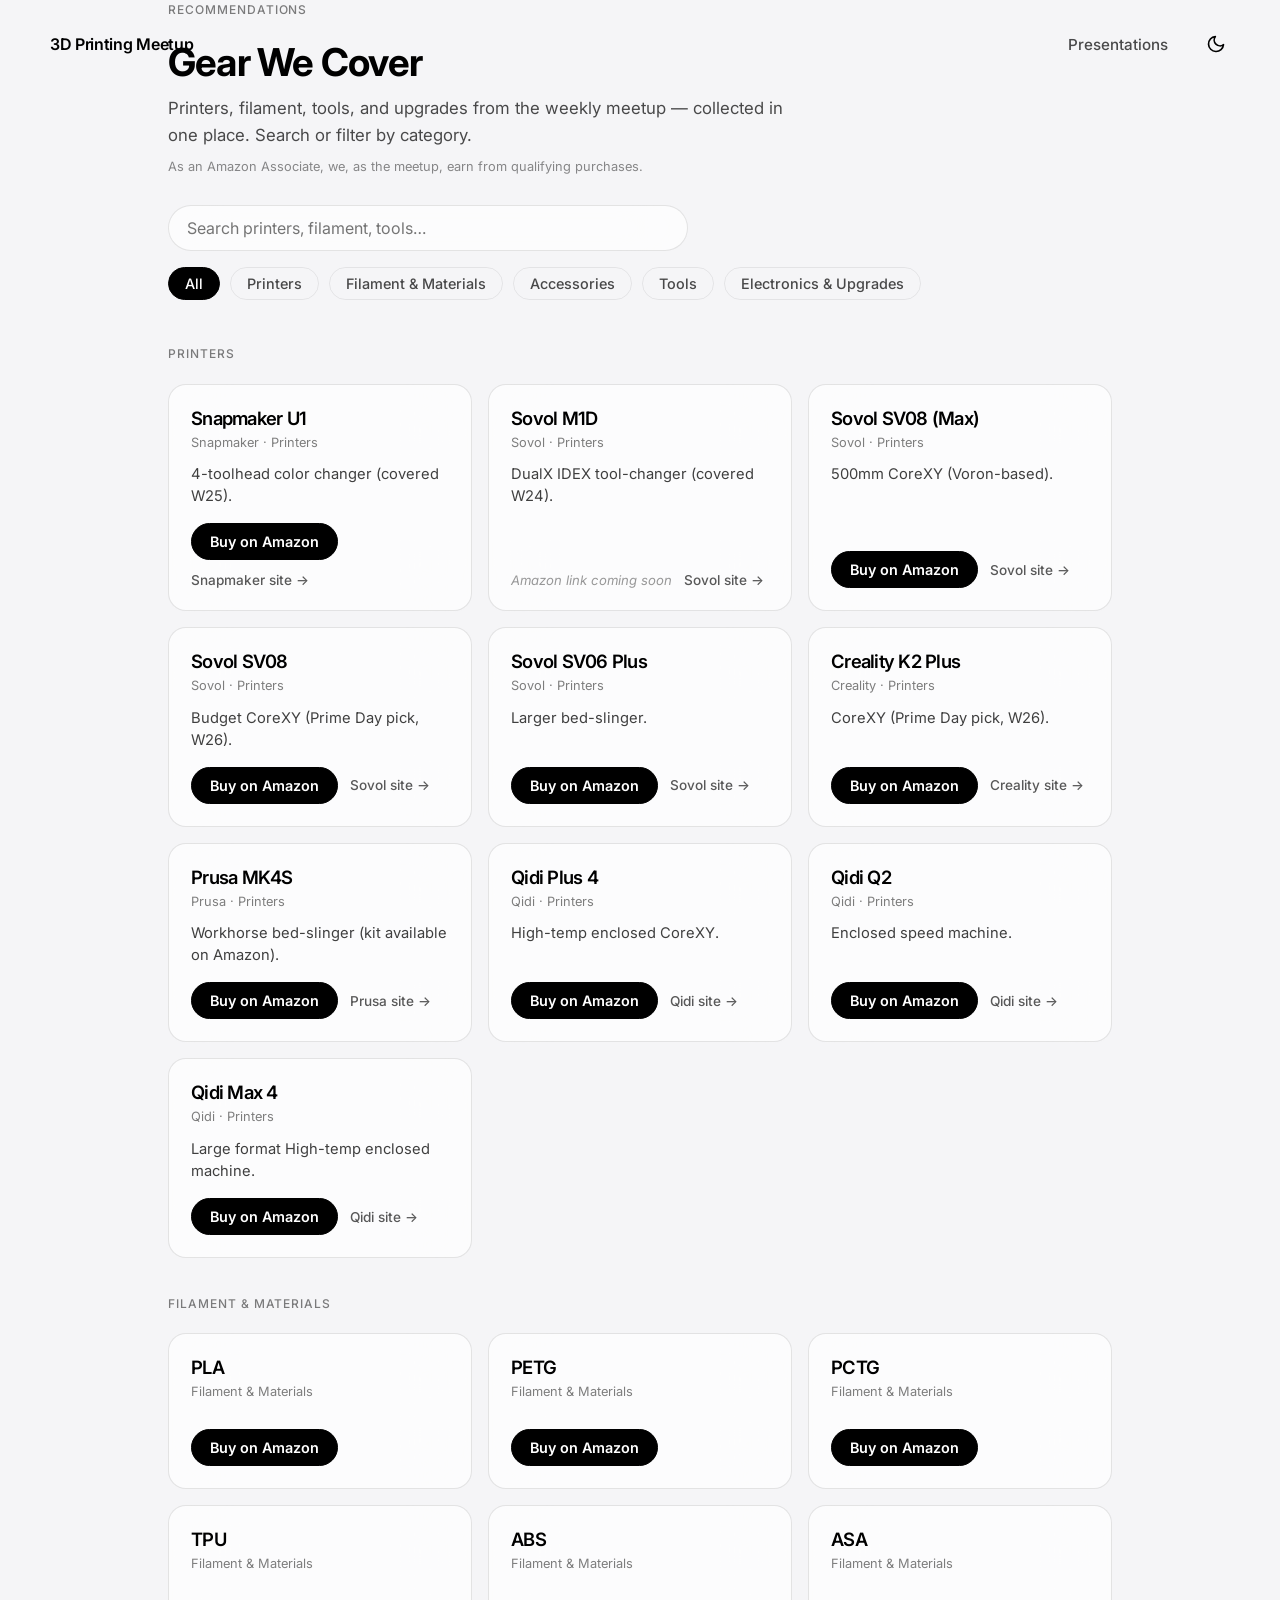
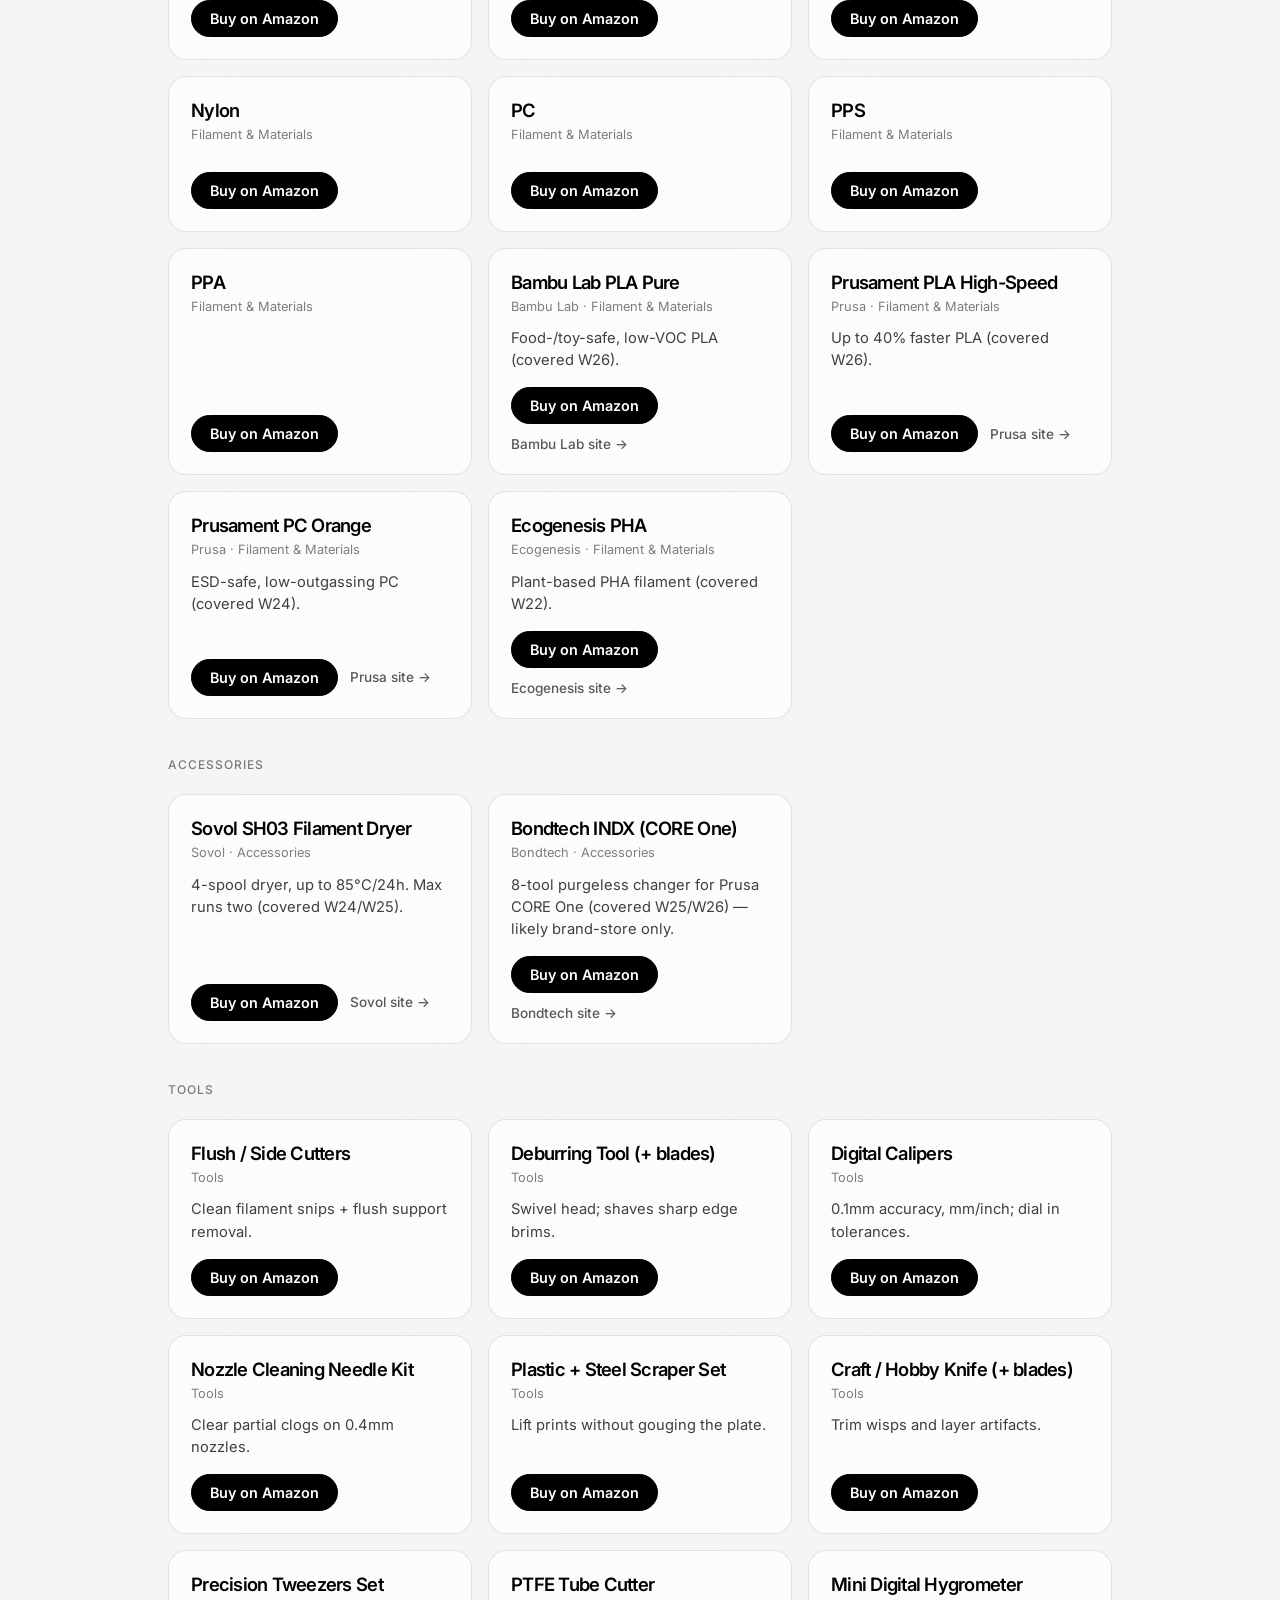
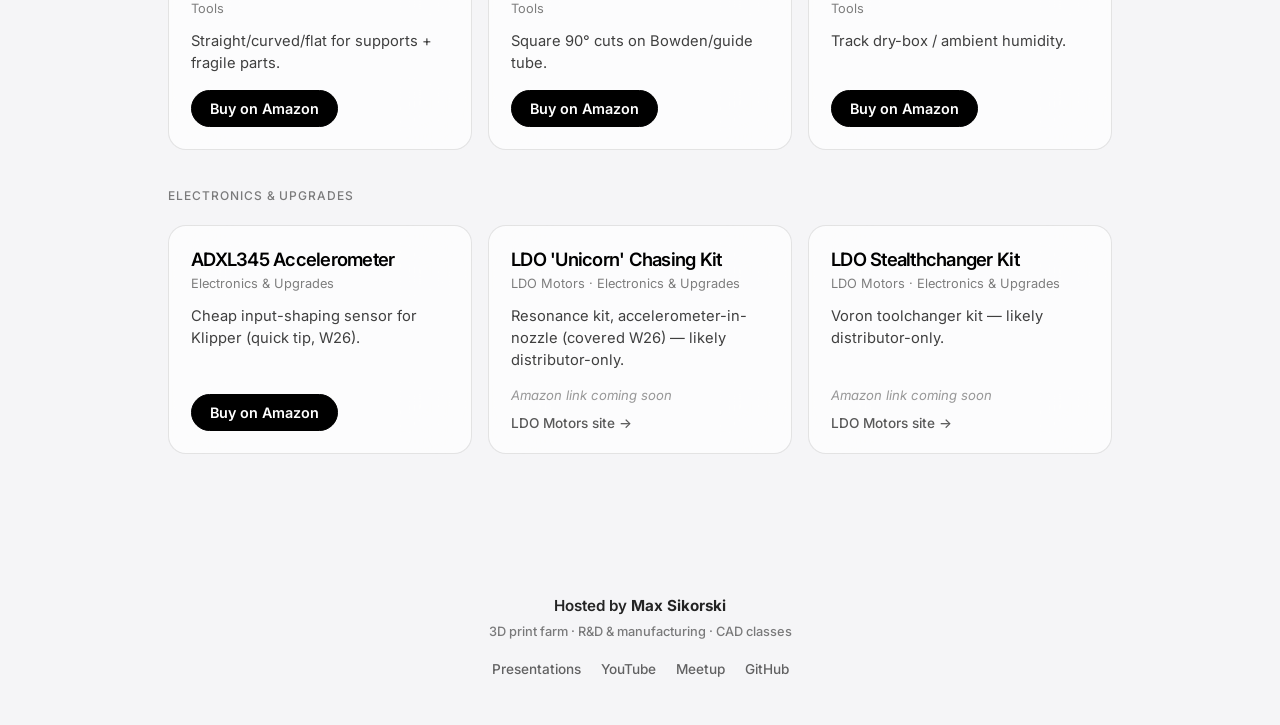
==== recommendations.html @ e033101c "Add files via upload" ====
<!DOCTYPE html>
<html lang="en">
<head>
    <meta charset="UTF-8">
    <meta name="viewport" content="width=device-width, initial-scale=1.0, viewport-fit=cover">
    <title>Recommendations — 3D Printing Weekly</title>
    <meta name="description" content="Printers, filament, tools, and upgrades we cover at the weekly 3D printing meetup — in one searchable list.">
    <meta name="theme-color" content="#000000">
    <meta name="apple-mobile-web-app-capable" content="yes">
    <meta name="apple-mobile-web-app-status-bar-style" content="black-translucent">
    <link rel="icon" type="image/png" sizes="32x32" href="favicon-32.png">
    <link rel="icon" type="image/png" sizes="192x192" href="favicon-192.png">
    <link rel="apple-touch-icon" sizes="180x180" href="apple-touch-icon.png">
    <link href="https://fonts.googleapis.com/css2?family=Inter:wght@300;400;500;600;700&display=swap" rel="stylesheet">
    <link rel="stylesheet" href="styles.css">
</head>
<body data-theme="dark">

    <!-- Navigation -->
    <nav class="header-nav">
        <a href="index.html" class="logo">3D Printing Meetup</a>
        <div class="nav-right">
            <a href="index.html" class="nav-link">Presentations</a>
            <button id="theme-toggle" class="theme-toggle" aria-label="Toggle Theme">
                <svg id="theme-icon" width="20" height="20" viewBox="0 0 24 24" fill="none" stroke="currentColor"
                    stroke-width="2" stroke-linecap="round" stroke-linejoin="round">
                    <path class="sun-path"
                        d="M12 3v1m0 16v1m9-9h-1M4 12H3m15.364 6.364l-.707-.707M6.343 6.343l-.707-.707m12.728 0l-.707.707M6.343 17.657l-.707.707M16 12a4 4 0 11-8 0 4 4 0 018 0z">
                    </path>
                </svg>
            </button>
        </div>
    </nav>

    <!-- Intro + controls -->
    <div class="content-section rec-intro">
        <p class="section-label">Recommendations</p>
        <h1 class="rec-title">Gear We Cover</h1>
        <p class="rec-subtitle">Printers, filament, tools, and upgrades from the weekly meetup — collected in one place. Search or filter by category.</p>
        <p class="rec-disclosure" id="rec-disclosure"></p>
        <div class="rec-controls">
            <input id="rec-search" class="rec-search" type="search" placeholder="Search printers, filament, tools…" aria-label="Search recommendations">
            <div class="rec-chips" id="rec-chips"></div>
        </div>
    </div>

    <!-- Results -->
    <div class="content-section rec-results" id="rec-results"></div>

    <!-- Footer / About the host -->
    <footer class="footer">
        <p class="footer-host">Hosted by <strong>Max Sikorski</strong></p>
        <p class="footer-tagline">3D print farm · R&amp;D &amp; manufacturing · CAD classes</p>
        <nav class="footer-links">
            <a href="index.html">Presentations</a>
            <a href="https://www.youtube.com/@maxwellsikorski4926" target="_blank" rel="noopener noreferrer">YouTube</a>
            <a href="https://www.meetup.com/3d-printing-club/" target="_blank" rel="noopener noreferrer">Meetup</a>
            <a href="https://github.com/MaxSikorski" target="_blank" rel="noopener noreferrer">GitHub</a>
        </nav>
    </footer>

    <script src="https://cdnjs.cloudflare.com/ajax/libs/gsap/3.12.5/gsap.min.js"></script>
    <script src="script.js"></script>
    <script src="recommendations.js"></script>
    <script>
        (function () {
            'use strict';
            const CATS = ["Printers", "Filament & Materials", "Accessories", "Tools", "Electronics & Upgrades"];
            const products = Array.isArray(window.PRODUCTS) ? window.PRODUCTS : [];
            const results = document.getElementById('rec-results');
            const search = document.getElementById('rec-search');
            const chipsEl = document.getElementById('rec-chips');
            document.getElementById('rec-disclosure').textContent = window.AFFILIATE_DISCLOSURE || '';

            let activeCat = 'All';
            let query = '';

            // Build filter chips
            ['All', ...CATS].forEach(c => {
                const b = document.createElement('button');
                b.className = 'rec-chip' + (c === 'All' ? ' active' : '');
                b.textContent = c;
                b.dataset.cat = c;
                b.addEventListener('click', () => { activeCat = c; syncChips(); render(); });
                chipsEl.appendChild(b);
            });
            function syncChips() {
                chipsEl.querySelectorAll('.rec-chip').forEach(b => b.classList.toggle('active', b.dataset.cat === activeCat));
            }

            // Deep-link: recommendations.html#Printers preselects that category
            (function () {
                const h = decodeURIComponent((location.hash || '').replace('#', '')).trim().toLowerCase();
                const match = CATS.find(c => c.toLowerCase() === h);
                if (match) { activeCat = match; syncChips(); }
            })();

            function esc(s) {
                return String(s == null ? '' : s).replace(/[&<>"]/g, ch => ({ '&': '&amp;', '<': '&lt;', '>': '&gt;', '"': '&quot;' }[ch]));
            }

            function cardHTML(p) {
                const buy = p.amazonUrl
                    ? `<a class="rec-buy" href="${esc(p.amazonUrl)}" target="_blank" rel="noopener noreferrer sponsored">Buy on Amazon</a>`
                    : `<span class="rec-soon">Amazon link coming soon</span>`;
                const code = p.code ? `<span class="rec-code">Code: ${esc(p.code)}</span>` : '';
                const brand = p.brandUrl ? `<a class="rec-brand" href="${esc(p.brandUrl)}" target="_blank" rel="noopener noreferrer">${esc(p.brand || 'Brand')} site →</a>` : '';
                return `<div class="rec-card">
                    <div class="rec-card-info">
                        <h3 class="rec-card-name">${esc(p.name)}</h3>
                        <p class="rec-card-meta">${esc([p.brand, p.category].filter(Boolean).join(' · '))}</p>
                        ${p.note ? `<p class="rec-card-note">${esc(p.note)}</p>` : ''}
                    </div>
                    <div class="rec-card-actions">${buy}${code}${brand}</div>
                </div>`;
            }

            function render() {
                const q = query.trim().toLowerCase();
                results.innerHTML = '';
                let any = false;
                CATS.forEach(cat => {
                    if (activeCat !== 'All' && activeCat !== cat) return;
                    const items = products.filter(p =>
                        p.category === cat &&
                        (!q || `${p.name} ${p.brand} ${p.note} ${p.category}`.toLowerCase().includes(q))
                    );
                    if (!items.length) return;
                    any = true;
                    const group = document.createElement('div');
                    group.className = 'rec-group';
                    group.innerHTML = `<p class="section-label">${esc(cat)}</p><div class="rec-grid">${items.map(cardHTML).join('')}</div>`;
                    results.appendChild(group);
                });
                if (!any) {
                    results.innerHTML = `<p class="rec-empty">No matches${q ? ` for "${esc(query)}"` : ''}. Try a different search or category.</p>`;
                }
            }

            search.addEventListener('input', e => { query = e.target.value; render(); });
            render();
        })();
    </script>
</body>
</html>
---- styles.css ----
/* ============================================================
   Sikorski Design System — 3D Printing Meetup Presentation
   ============================================================ */

/* === Reset === */
*, *::before, *::after {
    box-sizing: border-box;
    margin: 0;
    padding: 0;
}

/* === Color System === */
:root {
    --theme-black: #000000;
    --theme-dark-gray: #1c1c1e;
    --theme-light-gray: #f5f5f7;
    --theme-white: #ffffff;

    --bg-color: var(--theme-black);
    --text-color: var(--theme-white);
    --card-bg: rgba(28, 28, 30, 0.7);
    --card-border: rgba(255, 255, 255, 0.1);
    --card-hover: rgba(44, 44, 46, 0.8);
    --btn-bg: var(--theme-white);
    --btn-text: var(--theme-black);
    --btn-hover: #e0e0e0;
    --btn-sec-bg: transparent;
    --btn-sec-border: var(--theme-white);
    --btn-sec-text: var(--theme-white);
    --btn-sec-hover: rgba(255, 255, 255, 0.1);
    --divider: rgba(255, 255, 255, 0.08);
    --text-muted: rgba(255, 255, 255, 0.5);
}

[data-theme="light"] {
    --bg-color: var(--theme-light-gray);
    --text-color: var(--theme-black);
    --card-bg: rgba(255, 255, 255, 0.7);
    --card-border: rgba(0, 0, 0, 0.1);
    --card-hover: rgba(255, 255, 255, 0.9);
    --btn-bg: var(--theme-black);
    --btn-text: var(--theme-white);
    --btn-hover: #333333;
    --btn-sec-bg: transparent;
    --btn-sec-border: var(--theme-black);
    --btn-sec-text: var(--theme-black);
    --btn-sec-hover: rgba(0, 0, 0, 0.05);
    --divider: rgba(0, 0, 0, 0.08);
    --text-muted: rgba(0, 0, 0, 0.5);
}

/* === Base === */
html {
    scroll-behavior: smooth;
}

body {
    font-family: 'Inter', -apple-system, BlinkMacSystemFont, "Segoe UI", Roboto, Helvetica, Arial, sans-serif;
    background-color: var(--bg-color);
    color: var(--text-color);
    -webkit-font-smoothing: antialiased;
    -moz-osx-font-smoothing: grayscale;
    transition: background-color 0.5s ease, color 0.5s ease;
    overflow-x: hidden;
    min-height: 100vh;
}

h1, h2, h3 {
    letter-spacing: -0.04em;
    font-weight: 700;
}

p {
    line-height: 1.6;
    color: inherit;
    opacity: 0.85;
}

a {
    color: inherit;
    text-decoration: none;
}

/* === Navigation === */
.header-nav {
    position: fixed;
    top: 0;
    left: 0;
    width: 100%;
    padding: 30px 50px;
    display: flex;
    justify-content: space-between;
    align-items: center;
    z-index: 100;
    transition: padding 0.3s ease;
}

.logo {
    color: var(--text-color);
    text-decoration: none;
    font-size: 1rem;
    font-weight: 600;
    letter-spacing: -0.02em;
    transition: color 0.5s ease;
}

.nav-right {
    display: flex;
    align-items: center;
    gap: 16px;
}

.theme-toggle {
    background: none;
    border: none;
    color: var(--text-color);
    cursor: pointer;
    width: 28px;
    height: 28px;
    padding: 0;
    display: flex;
    align-items: center;
    justify-content: center;
    transition: color 0.5s ease;
}

/* === Hero Section === */
.hero-section {
    height: 100vh;
    display: flex;
    flex-direction: column;
    justify-content: center;
    align-items: center;
    text-align: center;
    padding: 0 20px;
    position: relative;
}

.hero-content {
    max-width: 700px;
    width: 100%;
}

.hero-title {
    font-size: clamp(2.5rem, 5vw, 4rem);
    line-height: 1.1;
    margin-bottom: 16px;
    opacity: 0;
    transform: translateY(30px);
}

.hero-subtitle {
    font-size: clamp(1rem, 2vw, 1.25rem);
    max-width: 480px;
    margin: 0 auto 40px;
    opacity: 0;
    transform: translateY(30px);
}

/* Scroll cue — gentle bob + glow pointing down to the presentations */
html {
    scroll-behavior: smooth;
}

.scroll-cue {
    display: inline-flex;
    align-items: center;
    justify-content: center;
    margin-top: 4px;
    padding: 10px;
    color: var(--text-color);
    opacity: 0;
    cursor: pointer;
    animation: scrollCueIn 0.9s ease 1.6s forwards,
               scrollCueBob 2.2s ease-in-out 2.6s infinite;
    transition: opacity 0.25s ease;
}

.scroll-cue svg {
    animation: scrollCueGlow 2.2s ease-in-out 2.6s infinite;
    transition: transform 0.25s ease;
}

.scroll-cue:hover {
    opacity: 1;
}

.scroll-cue:hover svg {
    transform: scale(1.12);
}

@keyframes scrollCueIn {
    from { opacity: 0; }
    to   { opacity: 0.5; }
}

@keyframes scrollCueBob {
    0%, 100% { transform: translateY(0); }
    50%      { transform: translateY(8px); }
}

@keyframes scrollCueGlow {
    0%, 100% { filter: drop-shadow(0 0 2px currentColor); }
    50%      { filter: drop-shadow(0 0 9px currentColor); }
}

@media (prefers-reduced-motion: reduce) {
    html {
        scroll-behavior: auto;
    }
    .scroll-cue {
        opacity: 0.5;
        animation: none;
    }
    .scroll-cue svg {
        animation: none;
        filter: drop-shadow(0 0 5px currentColor);
    }
}

.hero-cta {
    display: flex;
    gap: 12px;
    justify-content: center;
    flex-wrap: wrap;
    opacity: 0;
    transform: translateY(30px);
}

.hero-date {
    font-size: 0.75rem;
    font-weight: 500;
    color: var(--text-muted);
    text-transform: uppercase;
    letter-spacing: 0.08em;
    margin-bottom: 20px;
    opacity: 0;
    transform: translateY(30px);
}

/* === Buttons === */
.btn {
    padding: 14px 28px;
    border-radius: 30px;
    font-family: inherit;
    font-weight: 500;
    font-size: 1rem;
    cursor: pointer;
    transition: all 0.3s ease;
    text-decoration: none;
    display: inline-block;
    -webkit-tap-highlight-color: transparent;
}

.primary-btn {
    background-color: var(--btn-bg);
    color: var(--btn-text);
    border: none;
}

.primary-btn:hover {
    background-color: var(--btn-hover);
}

.primary-btn:active {
    transform: scale(0.97);
}

.secondary-btn {
    background-color: var(--btn-sec-bg);
    color: var(--btn-sec-text);
    border: 1px solid var(--btn-sec-border);
}

.secondary-btn:hover {
    background-color: var(--btn-sec-hover);
}

.secondary-btn:active {
    transform: scale(0.97);
}

/* === Cards (Glassmorphism) === */
.card {
    display: flex;
    align-items: center;
    justify-content: space-between;
    padding: 24px;
    background: var(--card-bg);
    backdrop-filter: blur(30px);
    -webkit-backdrop-filter: blur(30px);
    border: 1px solid var(--card-border);
    border-radius: 20px;
    text-decoration: none;
    color: inherit;
    transition: all 0.3s ease;
}

a.card:hover,
button.card:hover {
    background: var(--card-hover);
    transform: translateY(-2px);
}

a.card:active,
button.card:active {
    transform: translateY(0);
}

.card-info {
    flex: 1;
    min-width: 0;
}

.card-title {
    font-size: 1.05rem;
    font-weight: 600;
    letter-spacing: -0.02em;
    margin-bottom: 6px;
}

.card-desc {
    font-size: 0.85rem;
    font-weight: 400;
    opacity: 0.6;
    line-height: 1.5;
}

.card-arrow {
    flex-shrink: 0;
    margin-left: 16px;
    opacity: 0.3;
    transition: opacity 0.3s ease, transform 0.3s ease;
}

a.card:hover .card-arrow,
button.card:hover .card-arrow {
    opacity: 0.7;
    transform: translateX(3px);
}

/* Card grid for topic overview */
.card-grid {
    display: grid;
    grid-template-columns: repeat(auto-fit, minmax(280px, 1fr));
    gap: 14px;
    margin-bottom: 16px;
}

/* Card stack (vertical list) */
.card-stack {
    display: flex;
    flex-direction: column;
    gap: 14px;
    margin-bottom: 16px;
}

/* === Section Labels & Dividers === */
.section-label {
    font-size: 0.75rem;
    font-weight: 500;
    color: var(--text-muted);
    text-transform: uppercase;
    letter-spacing: 0.08em;
    margin-bottom: 20px;
}

.divider {
    width: 100%;
    height: 1px;
    background: var(--divider);
    margin: 48px 0 32px;
}

/* === Content Section === */
.content-section {
    max-width: 1000px;
    width: 100%;
    margin: 0 auto;
    padding: 0 28px 80px;
}

/* === Footer === */
.footer {
    text-align: center;
    font-size: 0.8rem;
    font-weight: 500;
    padding: 60px 28px 48px;
}

.footer-host {
    font-size: 0.95rem;
    font-weight: 600;
    opacity: 0.85;
    margin-bottom: 4px;
}

.footer-host strong {
    font-weight: 700;
}

.footer-tagline {
    font-size: 0.8rem;
    opacity: 0.5;
    margin-bottom: 18px;
}

.footer-links {
    display: flex;
    flex-wrap: wrap;
    gap: 20px;
    justify-content: center;
}

.footer-links a {
    font-size: 0.85rem;
    font-weight: 500;
    color: var(--text-color);
    text-decoration: none;
    opacity: 0.6;
    transition: opacity 0.3s ease;
}

.footer-links a:hover {
    opacity: 1;
}

/* === Back Link === */
.back-link {
    display: inline-block;
    font-size: 0.9rem;
    font-weight: 400;
    opacity: 0.5;
    transition: opacity 0.3s ease;
    margin-bottom: 24px;
    text-decoration: none;
    color: inherit;
}

.back-link:hover {
    opacity: 1;
}

/* ============================================================
   PRESENTATION-SPECIFIC STYLES
   ============================================================ */

/* === Slide System === */
.presentation-container {
    width: 100%;
    height: 100vh;
    overflow: hidden;
    position: relative;
}

.slide {
    position: absolute;
    top: 0;
    left: 0;
    width: 100%;
    height: 100%;
    display: flex;
    flex-direction: column;
    justify-content: flex-start;
    align-items: center;
    padding: 120px 40px 110px;
    overflow-y: auto;
    -ms-overflow-style: none;
    scrollbar-width: none;
    opacity: 0;
    visibility: hidden;
    pointer-events: none;
}

.slide::-webkit-scrollbar {
    display: none;
}

.slide.active {
    opacity: 1;
    visibility: visible;
    pointer-events: auto;
}

.slide-content {
    max-width: 1000px;
    width: 100%;
    position: relative;
    margin: auto 0;
}

/* Slide text elements */
.slide-heading {
    font-size: clamp(2rem, 4vw, 3rem);
    line-height: 1.1;
    margin-bottom: 24px;
}

.slide-body {
    font-size: clamp(1rem, 1.5vw, 1.15rem);
    line-height: 1.7;
    opacity: 0.85;
    max-width: 700px;
    margin-bottom: 32px;
}

.slide-bullets {
    list-style: none;
    padding: 0;
    max-width: 700px;
}

.slide-bullets li {
    font-size: clamp(1rem, 1.5vw, 1.15rem);
    line-height: 1.6;
    opacity: 0.85;
    padding: 12px 0;
    border-bottom: 1px solid var(--divider);
    position: relative;
    padding-left: 24px;
}

.slide-bullets li::before {
    content: '';
    position: absolute;
    left: 0;
    top: 50%;
    transform: translateY(-50%);
    width: 6px;
    height: 6px;
    border-radius: 50%;
    background: var(--text-color);
    opacity: 0.3;
}

.slide-bullets li:first-child {
    border-top: 1px solid var(--divider);
}

.slide-link {
    display: inline-flex;
    align-items: center;
    gap: 8px;
    font-size: 1rem;
    font-weight: 500;
    opacity: 0.7;
    transition: opacity 0.3s ease;
    margin-top: 16px;
}

.slide-link:hover {
    opacity: 1;
}

.slide-link svg {
    transition: transform 0.3s ease;
}

.slide-link:hover svg {
    transform: translateX(3px);
}

/* === Affiliate / "Buy on Amazon" buttons (data from recommendations.js) === */
.slide-affiliate-group {
    display: flex;
    flex-wrap: wrap;
    align-items: center;
    gap: 12px;
    margin-top: 18px;
}

.slide-affiliate {
    display: inline-flex;
    align-items: center;
    gap: 8px;
    padding: 10px 18px;
    font-size: 0.95rem;
    font-weight: 600;
    color: var(--btn-text);
    background: var(--btn-bg);
    border: 1px solid var(--btn-bg);
    border-radius: 999px;
    transition: opacity 0.3s ease, transform 0.3s ease;
}

.slide-affiliate:hover {
    opacity: 0.85;
    transform: translateY(-1px);
}

.slide-affiliate svg {
    flex-shrink: 0;
}

.slide-affiliate-shop {
    color: var(--text-color);
    background: transparent;
    border: 1px solid var(--btn-sec-border);
}

.affiliate-note {
    width: 100%;
    font-size: 0.72rem;
    font-weight: 400;
    opacity: 0.45;
}

/* Topic badge on slides */
.slide-topic-badge {
    font-size: 0.75rem;
    font-weight: 500;
    color: var(--text-muted);
    text-transform: uppercase;
    letter-spacing: 0.08em;
    margin-bottom: 16px;
}

/* === Video Embed === */
.video-container {
    position: relative;
    width: 100%;
    max-width: 800px;
    border-radius: 20px;
    overflow: hidden;
    background: var(--card-bg);
    border: 1px solid var(--card-border);
    margin-bottom: 24px;
}

.video-container::before {
    content: '';
    display: block;
    padding-top: 56.25%; /* 16:9 */
}

.video-container iframe {
    position: absolute;
    top: 0;
    left: 0;
    width: 100%;
    height: 100%;
    border: none;
}

.video-title {
    font-size: 0.85rem;
    font-weight: 400;
    opacity: 0.5;
    margin-top: 12px;
}

/* === Image & Gallery Embed === */
.slide-image-container {
    width: 100%;
    max-width: 800px;
    margin-bottom: 24px;
    border-radius: 20px;
    overflow: hidden;
    border: 1px solid var(--card-border);
    background: var(--card-bg);
}

.slide-image-container img {
    width: 100%;
    height: auto;
    display: block;
    object-fit: cover;
}

.slide-gallery-container {
    display: grid;
    grid-template-columns: repeat(auto-fit, minmax(240px, 1fr));
    gap: 16px;
    width: 100%;
    max-width: 800px;
    margin-bottom: 24px;
}

.slide-gallery-item {
    border-radius: 16px;
    overflow: hidden;
    border: 1px solid var(--card-border);
    background: var(--card-bg);
}

.slide-gallery-item img {
    width: 100%;
    height: 100%;
    min-height: 200px;
    max-height: 350px;
    display: block;
    object-fit: cover;
}

.slide-image-container img,
.slide-gallery-item img {
    cursor: zoom-in;
}

/* === Image Lightbox (expanded photo view) === */
.image-lightbox {
    position: fixed;
    inset: 0;
    z-index: 2000;
    display: flex;
    align-items: center;
    justify-content: center;
    padding: 5vmin;
    background: rgba(0, 0, 0, 0.55);
    backdrop-filter: blur(8px);
    -webkit-backdrop-filter: blur(8px);
    opacity: 0;
    visibility: hidden;
    pointer-events: none;
    transition: opacity 0.3s ease, visibility 0.3s ease;
    cursor: zoom-out;
}

.image-lightbox.visible {
    opacity: 1;
    visibility: visible;
    pointer-events: auto;
}

.image-lightbox-img {
    max-width: 92vw;
    max-height: 90vh;
    width: auto;
    height: auto;
    border-radius: 16px;
    border: 1px solid var(--card-border);
    box-shadow: 0 24px 80px rgba(0, 0, 0, 0.5);
    object-fit: contain;
    transform: scale(0.92);
    transition: transform 0.35s cubic-bezier(0.16, 1, 0.3, 1);
    cursor: default;
}

.image-lightbox.visible .image-lightbox-img {
    transform: scale(1);
}

@media (prefers-reduced-motion: reduce) {
    .image-lightbox,
    .image-lightbox-img {
        transition: none;
    }
    .image-lightbox-img {
        transform: none;
    }
}

/* === Progress Bar === */
.progress-bar-container {
    position: fixed;
    top: 0;
    left: 0;
    width: 100%;
    height: 3px;
    z-index: 150;
    background: transparent;
}

.progress-bar {
    height: 100%;
    width: 0%;
    background: var(--text-color);
    opacity: 0.25;
    transition: width 0.4s cubic-bezier(0.16, 1, 0.3, 1);
}

/* === Presenter Controls === */
.presenter-controls {
    position: fixed;
    bottom: 0;
    left: 0;
    width: 100%;
    padding: 16px 40px;
    display: flex;
    justify-content: space-between;
    align-items: center;
    z-index: 100;
    background: var(--card-bg);
    backdrop-filter: blur(30px);
    -webkit-backdrop-filter: blur(30px);
    border-top: 1px solid var(--card-border);
    transition: transform 0.3s ease;
}

.controls-left,
.controls-center,
.controls-right {
    display: flex;
    align-items: center;
    gap: 12px;
}

.controls-center {
    position: absolute;
    left: 50%;
    transform: translateX(-50%);
}

.control-btn {
    background: none;
    border: none;
    color: var(--text-color);
    cursor: pointer;
    width: 40px;
    height: 40px;
    display: flex;
    align-items: center;
    justify-content: center;
    border-radius: 50%;
    transition: all 0.3s ease;
    opacity: 0.5;
}

.control-btn:hover {
    opacity: 1;
    background: var(--card-hover);
}

.control-btn:active {
    transform: scale(0.93);
}

.control-btn.active {
    opacity: 1;
}

/* Navigation arrows */
.nav-btn {
    width: 44px;
    height: 44px;
    opacity: 0.6;
}

.nav-btn:hover {
    opacity: 1;
}

.nav-btn:disabled {
    opacity: 0.15;
    cursor: default;
    pointer-events: none;
}

/* Slide counter */
.slide-counter {
    font-size: 0.8rem;
    font-weight: 500;
    opacity: 0.5;
    min-width: 60px;
    text-align: center;
    font-variant-numeric: tabular-nums;
}

/* === Slide credit: byline + per-topic contact (Max Sikorski) === */
.slide-credit {
    position: fixed;
    left: 0;
    bottom: 84px;
    width: 100%;
    display: flex;
    align-items: center;
    justify-content: center;
    gap: 8px;
    padding: 0 20px;
    font-size: 0.72rem;
    font-weight: 500;
    letter-spacing: 0.01em;
    color: var(--text-color);
    opacity: 0.5;
    z-index: 90;
    pointer-events: none; /* don't block the slide or the controls */
    transition: opacity 0.3s ease;
}

.slide-credit:hover {
    opacity: 0.9;
}

.slide-credit-byline strong {
    font-weight: 700;
}

.slide-credit-sep {
    opacity: 0.4;
}

.slide-credit-contact {
    pointer-events: auto; /* but the contact link is clickable */
    display: inline-flex;
    align-items: center;
    gap: 5px;
    color: inherit;
    text-decoration: none;
    opacity: 0.75;
    cursor: pointer;
    transition: opacity 0.2s ease;
}

.slide-credit-contact:hover {
    opacity: 1;
}

.slide-credit-contact svg {
    display: block;
}

/* === Connect (closing) slide === */
.connect-links {
    display: flex;
    flex-wrap: wrap;
    gap: 12px;
    justify-content: center;
}

.connect-link {
    display: inline-flex;
    align-items: center;
    padding: 12px 22px;
    background: var(--card-bg);
    backdrop-filter: blur(30px);
    -webkit-backdrop-filter: blur(30px);
    border: 1px solid var(--card-border);
    border-radius: 999px;
    color: var(--text-color);
    text-decoration: none;
    font-size: 0.95rem;
    font-weight: 500;
    transition: all 0.3s ease;
}

.connect-link:hover {
    background: var(--card-hover);
    transform: translateY(-2px);
}

/* Timer */
.timer-display {
    font-size: 0.85rem;
    font-weight: 500;
    font-variant-numeric: tabular-nums;
    opacity: 0.5;
    cursor: pointer;
    padding: 6px 12px;
    border-radius: 20px;
    transition: all 0.3s ease;
    user-select: none;
    border: none;
    background: none;
    color: var(--text-color);
}

.timer-display:hover {
    opacity: 0.8;
    background: var(--card-hover);
}

.timer-display.warning {
    opacity: 0.8;
}

.timer-display.critical {
    opacity: 1;
    animation: timerPulse 2s ease-in-out infinite;
}

@keyframes timerPulse {
    0%, 100% { opacity: 1; }
    50% { opacity: 0.4; }
}

/* === TOC Sidebar === */
.toc-overlay {
    position: fixed;
    top: 0;
    left: 0;
    width: 100%;
    height: 100%;
    background: rgba(0, 0, 0, 0.4);
    backdrop-filter: blur(8px);
    -webkit-backdrop-filter: blur(8px);
    z-index: 200;
    opacity: 0;
    visibility: hidden;
    transition: opacity 0.3s ease, visibility 0.3s ease;
}

.toc-overlay.open {
    opacity: 1;
    visibility: visible;
}

.toc-sidebar {
    position: fixed;
    top: 0;
    left: 0;
    width: 340px;
    max-width: 85vw;
    height: 100%;
    background: var(--card-bg);
    backdrop-filter: blur(30px);
    -webkit-backdrop-filter: blur(30px);
    border-right: 1px solid var(--card-border);
    z-index: 201;
    padding: 80px 32px 32px;
    overflow-y: auto;
    transform: translateX(-100%);
    transition: transform 0.4s cubic-bezier(0.16, 1, 0.3, 1);
}

.toc-sidebar.open {
    transform: translateX(0);
}

.toc-title {
    font-size: 0.75rem;
    font-weight: 500;
    color: var(--text-muted);
    text-transform: uppercase;
    letter-spacing: 0.08em;
    margin-bottom: 24px;
}

.toc-close {
    position: absolute;
    top: 28px;
    right: 24px;
    background: rgba(128, 128, 128, 0.2);
    border: none;
    color: var(--text-color);
    width: 32px;
    height: 32px;
    border-radius: 50%;
    font-size: 1.2rem;
    cursor: pointer;
    display: flex;
    align-items: center;
    justify-content: center;
    transition: all 0.3s ease;
}

.toc-close:hover {
    background: rgba(128, 128, 128, 0.4);
}

.toc-item {
    display: flex;
    align-items: center;
    gap: 12px;
    padding: 14px 0;
    border-bottom: 1px solid var(--divider);
    cursor: pointer;
    opacity: 0.5;
    transition: opacity 0.3s ease;
    color: inherit;
    text-decoration: none;
    background: none;
    border-left: none;
    border-right: none;
    border-top: none;
    width: 100%;
    text-align: left;
    font-family: inherit;
}

.toc-item:first-child {
    border-top: 1px solid var(--divider);
}

.toc-item:hover {
    opacity: 0.8;
}

.toc-item.active {
    opacity: 1;
}

.toc-item-number {
    font-size: 0.75rem;
    font-weight: 500;
    color: var(--text-muted);
    min-width: 24px;
}

.toc-item-title {
    font-size: 0.95rem;
    font-weight: 500;
}

/* === QR Code Overlay === */
.qr-overlay {
    position: fixed;
    bottom: 90px;
    right: 40px;
    background: var(--card-bg);
    backdrop-filter: blur(30px);
    -webkit-backdrop-filter: blur(30px);
    border: 1px solid var(--card-border);
    border-radius: 20px;
    padding: 20px;
    z-index: 150;
    opacity: 0;
    visibility: hidden;
    transform: translateY(10px);
    transition: all 0.3s ease;
}

.qr-overlay.visible {
    opacity: 1;
    visibility: visible;
    transform: translateY(0);
}

.qr-overlay canvas {
    display: block;
    border-radius: 12px;
}

.qr-label {
    font-size: 0.7rem;
    font-weight: 500;
    color: var(--text-muted);
    text-transform: uppercase;
    letter-spacing: 0.06em;
    margin-top: 12px;
    text-align: center;
}

/* === Overview Slide Specific === */
.overview-grid {
    display: grid;
    grid-template-columns: repeat(auto-fit, minmax(280px, 1fr));
    gap: 14px;
    width: 100%;
}

.topic-card {
    display: flex;
    align-items: center;
    justify-content: space-between;
    padding: 24px;
    background: var(--card-bg);
    backdrop-filter: blur(30px);
    -webkit-backdrop-filter: blur(30px);
    border: 1px solid var(--card-border);
    border-radius: 20px;
    cursor: pointer;
    transition: all 0.3s ease;
    border-left: none;
    border-right: none;
    border-top: none;
    font-family: inherit;
    color: inherit;
    text-align: left;
    width: 100%;
}

.topic-card:hover {
    background: var(--card-hover);
    transform: translateY(-2px);
}

.topic-card:active {
    transform: translateY(0);
}

.topic-card-info {
    flex: 1;
    min-width: 0;
}

.topic-card-number {
    font-size: 0.7rem;
    font-weight: 500;
    color: var(--text-muted);
    text-transform: uppercase;
    letter-spacing: 0.08em;
    margin-bottom: 6px;
}

.topic-card-title {
    font-size: 1.05rem;
    font-weight: 600;
    letter-spacing: -0.02em;
    margin-bottom: 6px;
}

.topic-card-desc {
    font-size: 0.85rem;
    font-weight: 400;
    opacity: 0.6;
    line-height: 1.5;
}

.topic-card-arrow {
    flex-shrink: 0;
    margin-left: 16px;
    opacity: 0.3;
    transition: opacity 0.3s ease, transform 0.3s ease;
}

.topic-card:hover .topic-card-arrow {
    opacity: 0.7;
    transform: translateX(3px);
}

/* === Keyboard Hints === */
.keyboard-hints {
    position: fixed;
    bottom: 80px;
    left: 50%;
    transform: translateX(-50%);
    display: flex;
    gap: 16px;
    opacity: 0;
    transition: opacity 0.5s ease;
    pointer-events: none;
    z-index: 90;
}

.keyboard-hints.visible {
    opacity: 1;
}

.key-hint {
    display: flex;
    align-items: center;
    gap: 6px;
    font-size: 0.7rem;
    font-weight: 400;
    color: var(--text-muted);
}

.key-hint kbd {
    display: inline-flex;
    align-items: center;
    justify-content: center;
    min-width: 24px;
    height: 24px;
    padding: 0 6px;
    background: var(--card-bg);
    border: 1px solid var(--card-border);
    border-radius: 6px;
    font-family: inherit;
    font-size: 0.65rem;
    font-weight: 500;
    backdrop-filter: blur(10px);
    -webkit-backdrop-filter: blur(10px);
}

/* === Archive Page (index.html) === */
.archive-list {
    display: flex;
    flex-direction: column;
    gap: 14px;
    padding-top: 20px;
}

.archive-card {
    display: flex;
    align-items: center;
    justify-content: space-between;
    padding: 24px;
    background: var(--card-bg);
    backdrop-filter: blur(30px);
    -webkit-backdrop-filter: blur(30px);
    border: 1px solid var(--card-border);
    border-radius: 20px;
    text-decoration: none;
    color: inherit;
    transition: all 0.3s ease;
}

.archive-card:hover {
    background: var(--card-hover);
    transform: translateY(-2px);
}

.archive-card:active {
    transform: translateY(0);
}

.archive-card-info {
    flex: 1;
    min-width: 0;
}

.archive-card-date {
    font-size: 0.7rem;
    font-weight: 500;
    color: var(--text-muted);
    text-transform: uppercase;
    letter-spacing: 0.08em;
    margin-bottom: 6px;
}

.archive-card-title {
    font-size: 1.05rem;
    font-weight: 600;
    letter-spacing: -0.02em;
}

.archive-card-arrow {
    flex-shrink: 0;
    margin-left: 16px;
    opacity: 0.3;
    transition: opacity 0.3s ease, transform 0.3s ease;
}

.archive-card:hover .archive-card-arrow {
    opacity: 0.7;
    transform: translateX(3px);
}

/* === Current ("This Week") featured card === */
.current-section {
    padding-bottom: 28px;
}

.current-list {
    padding-top: 20px;
}

.current-card {
    padding: 32px;
    border-radius: 24px;
}

.current-card .archive-card-date {
    font-size: 0.72rem;
}

.current-card .archive-card-title {
    font-size: 1.5rem;
}

/* === Empty State === */
.empty-state {
    text-align: center;
    padding: 80px 20px;
    opacity: 0.4;
}

.empty-state-icon {
    font-size: 3rem;
    margin-bottom: 16px;
}

.empty-state-text {
    font-size: 1rem;
    font-weight: 400;
}

/* === Loading State === */
.loading-state {
    display: flex;
    align-items: center;
    justify-content: center;
    height: 100vh;
    opacity: 0.4;
}

.loading-dot {
    width: 8px;
    height: 8px;
    border-radius: 50%;
    background: var(--text-color);
    margin: 0 4px;
    animation: loadingPulse 1.4s ease-in-out infinite;
}

.loading-dot:nth-child(2) {
    animation-delay: 0.2s;
}

.loading-dot:nth-child(3) {
    animation-delay: 0.4s;
}

@keyframes loadingPulse {
    0%, 80%, 100% {
        opacity: 0.2;
        transform: scale(0.8);
    }
    40% {
        opacity: 1;
        transform: scale(1);
    }
}

/* ============================================================
   RESPONSIVE
   ============================================================ */

@media (max-width: 768px) {
    .header-nav {
        padding: 20px;
    }

    .content-section {
        padding: 0 20px 60px;
    }

    .current-card {
        padding: 24px;
    }

    .current-card .archive-card-title {
        font-size: 1.25rem;
    }

    .slide-credit {
        bottom: 74px;
        font-size: 0.66rem;
        gap: 6px;
    }

    .slide {
        padding: 70px 20px 100px;
    }

    .presenter-controls {
        padding: 12px 20px;
    }

    .overview-grid {
        grid-template-columns: 1fr;
    }

    .toc-sidebar {
        width: 100%;
        max-width: 100vw;
    }

    .qr-overlay {
        right: 20px;
        bottom: 80px;
    }

    .keyboard-hints {
        display: none;
    }

    .controls-center {
        position: static;
        transform: none;
    }

    .slide-heading {
        font-size: clamp(1.8rem, 5vw, 2.5rem);
    }

    .video-container {
        border-radius: 12px;
    }
}

@media (max-width: 380px) {
    .hero-title {
        font-size: 2rem;
    }

    .slide-heading {
        font-size: 1.6rem;
    }
}

/* === Header nav text link (e.g. Recommendations) === */
.nav-link {
    font-size: 0.95rem;
    font-weight: 500;
    color: var(--text-color);
    opacity: 0.7;
    transition: opacity 0.3s ease;
    margin-right: 18px;
}

.nav-link:hover {
    opacity: 1;
}

/* === Recommendations / Shop page === */
.rec-intro {
    padding-bottom: 8px;
}

.rec-title {
    font-size: 2.4rem;
    font-weight: 700;
    letter-spacing: -0.02em;
    margin: 8px 0 10px;
}

.rec-subtitle {
    font-size: 1.05rem;
    opacity: 0.7;
    max-width: 620px;
    margin-bottom: 8px;
}

.rec-disclosure {
    font-size: 0.8rem;
    opacity: 0.45;
    margin-bottom: 28px;
}

.rec-controls {
    display: flex;
    flex-direction: column;
    gap: 16px;
}

.rec-search {
    width: 100%;
    max-width: 520px;
    padding: 12px 18px;
    font-family: inherit;
    font-size: 1rem;
    color: var(--text-color);
    background: var(--card-bg);
    border: 1px solid var(--card-border);
    border-radius: 999px;
    outline: none;
    transition: border-color 0.3s ease;
    backdrop-filter: blur(30px);
    -webkit-backdrop-filter: blur(30px);
}

.rec-search:focus {
    border-color: var(--text-muted);
}

.rec-chips {
    display: flex;
    flex-wrap: wrap;
    gap: 10px;
}

.rec-chip {
    padding: 7px 16px;
    font-family: inherit;
    font-size: 0.9rem;
    font-weight: 500;
    color: var(--text-color);
    background: transparent;
    border: 1px solid var(--card-border);
    border-radius: 999px;
    cursor: pointer;
    transition: background 0.25s ease, border-color 0.25s ease, opacity 0.25s ease;
    opacity: 0.7;
}

.rec-chip:hover {
    opacity: 1;
}

.rec-chip.active {
    color: var(--btn-text);
    background: var(--btn-bg);
    border-color: var(--btn-bg);
    opacity: 1;
}

.rec-group {
    margin-top: 36px;
}

.rec-grid {
    display: grid;
    grid-template-columns: repeat(auto-fill, minmax(280px, 1fr));
    gap: 16px;
    margin-top: 16px;
}

.rec-card {
    display: flex;
    flex-direction: column;
    justify-content: space-between;
    gap: 16px;
    padding: 22px;
    background: var(--card-bg);
    border: 1px solid var(--card-border);
    border-radius: 18px;
    backdrop-filter: blur(30px);
    -webkit-backdrop-filter: blur(30px);
    transition: border-color 0.3s ease, transform 0.3s ease;
}

.rec-card:hover {
    border-color: var(--text-muted);
    transform: translateY(-2px);
}

.rec-card-name {
    font-size: 1.15rem;
    font-weight: 600;
    margin-bottom: 4px;
}

.rec-card-meta {
    font-size: 0.8rem;
    opacity: 0.5;
    margin-bottom: 10px;
}

.rec-card-note {
    font-size: 0.92rem;
    opacity: 0.75;
    line-height: 1.5;
}

.rec-card-actions {
    display: flex;
    flex-wrap: wrap;
    align-items: center;
    gap: 12px;
}

.rec-buy {
    display: inline-flex;
    align-items: center;
    padding: 9px 18px;
    font-size: 0.9rem;
    font-weight: 600;
    color: var(--btn-text);
    background: var(--btn-bg);
    border: 1px solid var(--btn-bg);
    border-radius: 999px;
    transition: opacity 0.3s ease;
}

.rec-buy:hover {
    opacity: 0.85;
}

.rec-brand {
    font-size: 0.85rem;
    font-weight: 500;
    opacity: 0.65;
    transition: opacity 0.3s ease;
}

.rec-brand:hover {
    opacity: 1;
}

.rec-code {
    font-size: 0.8rem;
    font-weight: 600;
    padding: 5px 12px;
    border: 1px dashed var(--card-border);
    border-radius: 8px;
    opacity: 0.8;
}

.rec-soon {
    font-size: 0.82rem;
    opacity: 0.4;
    font-style: italic;
}

.rec-empty {
    margin-top: 40px;
    opacity: 0.5;
}

@media (max-width: 768px) {
    .rec-title {
        font-size: 2rem;
    }
}
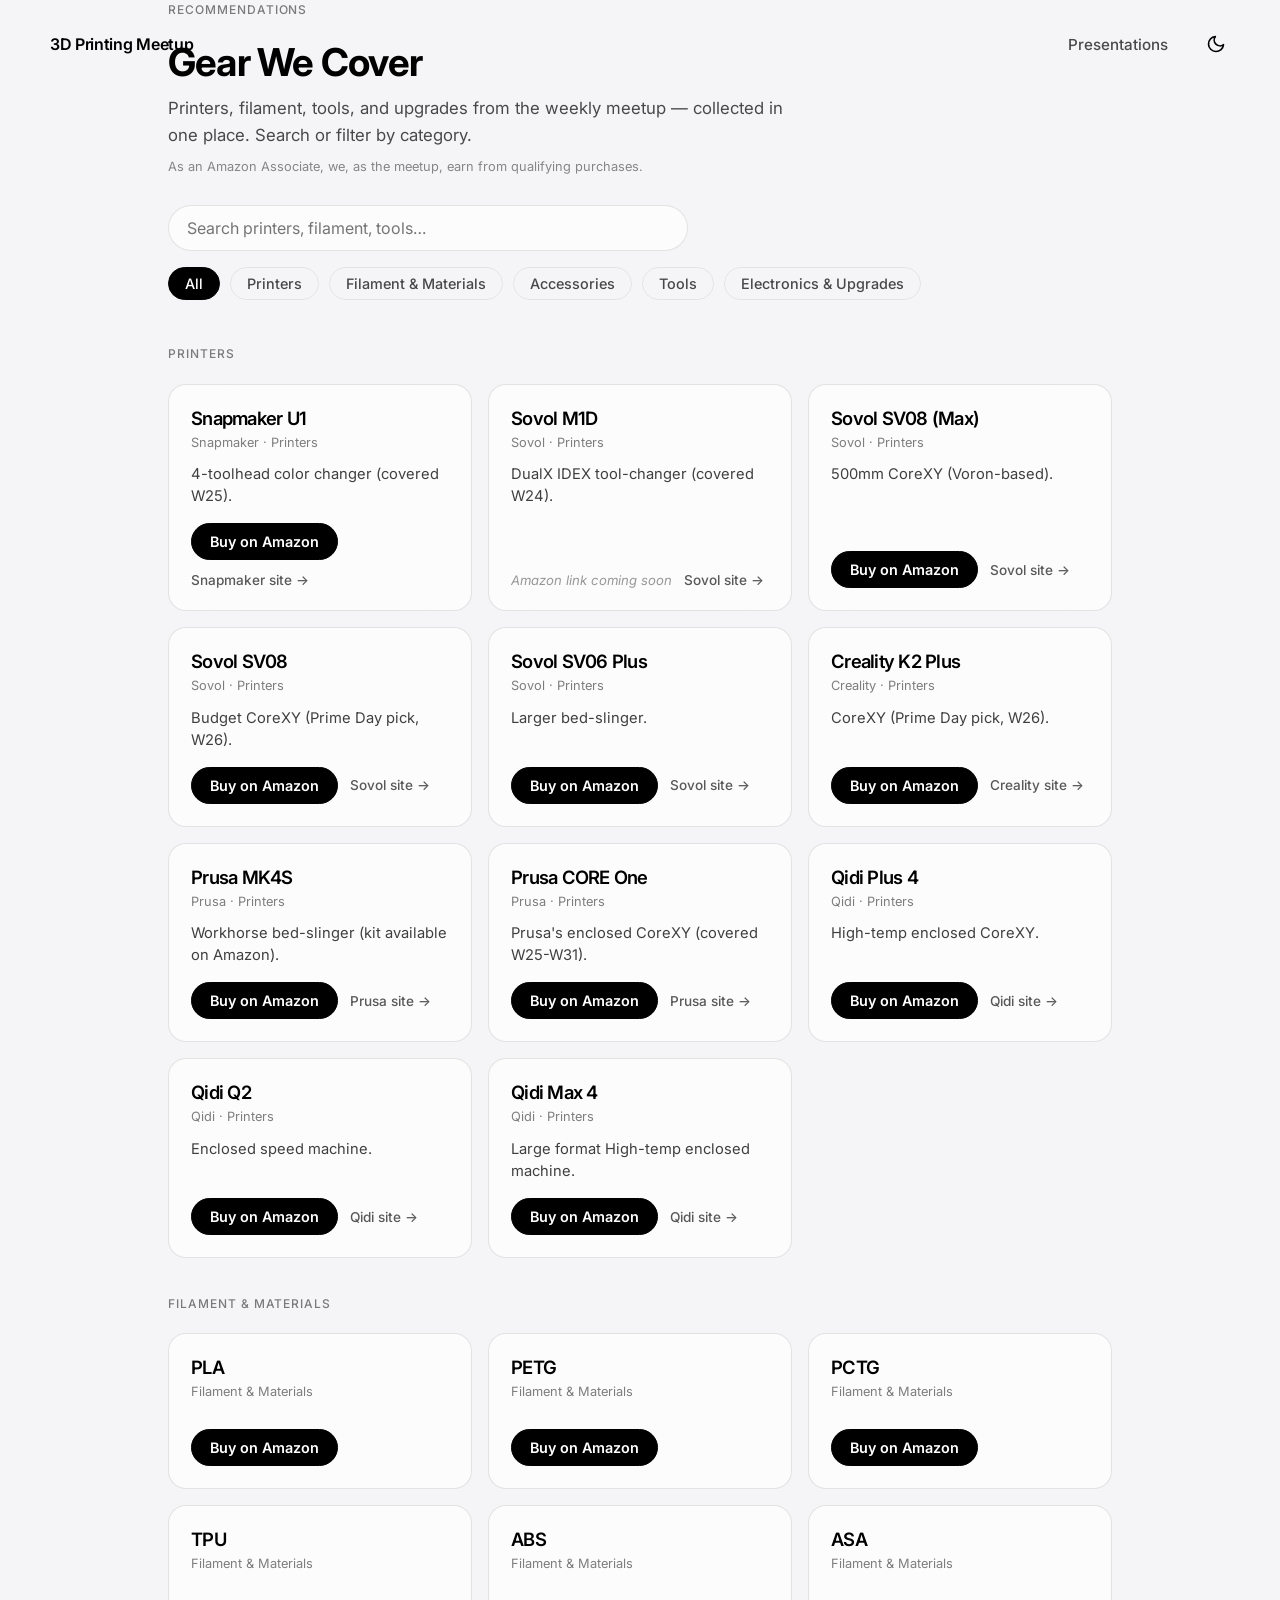
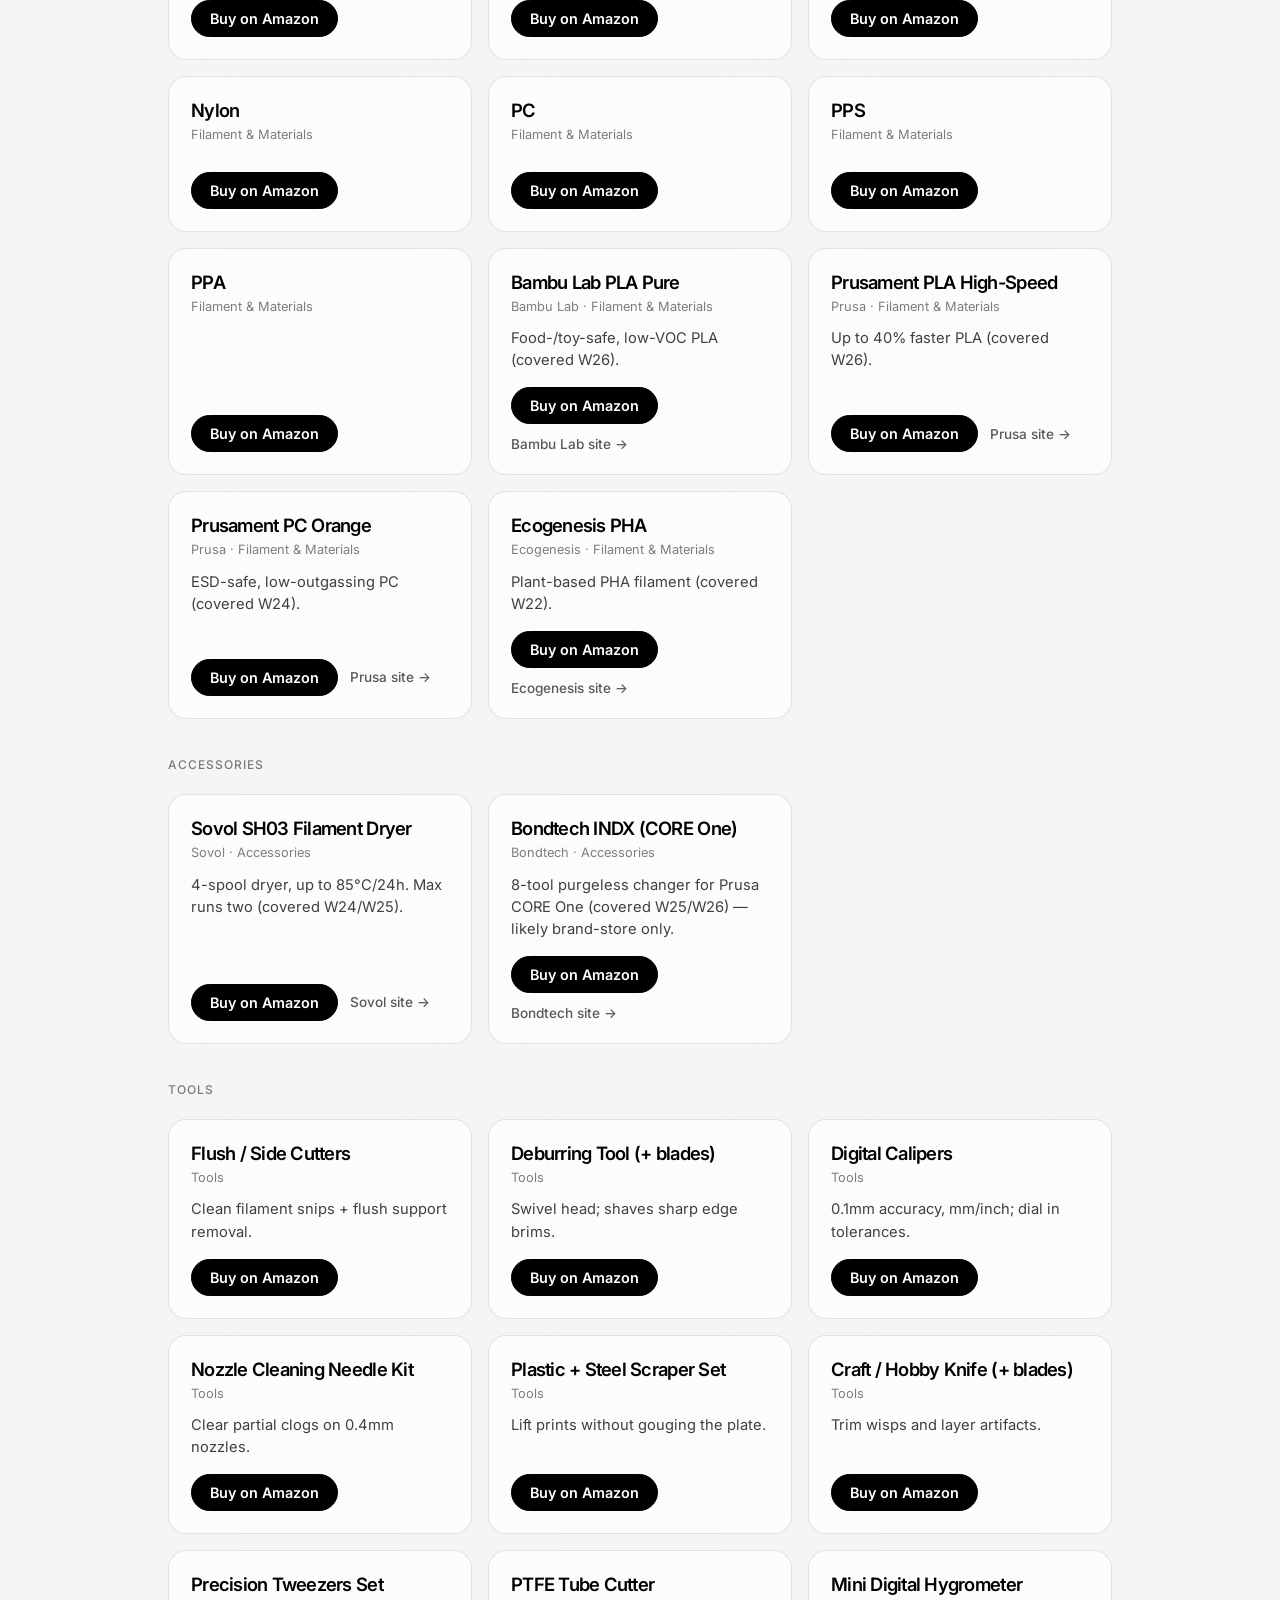
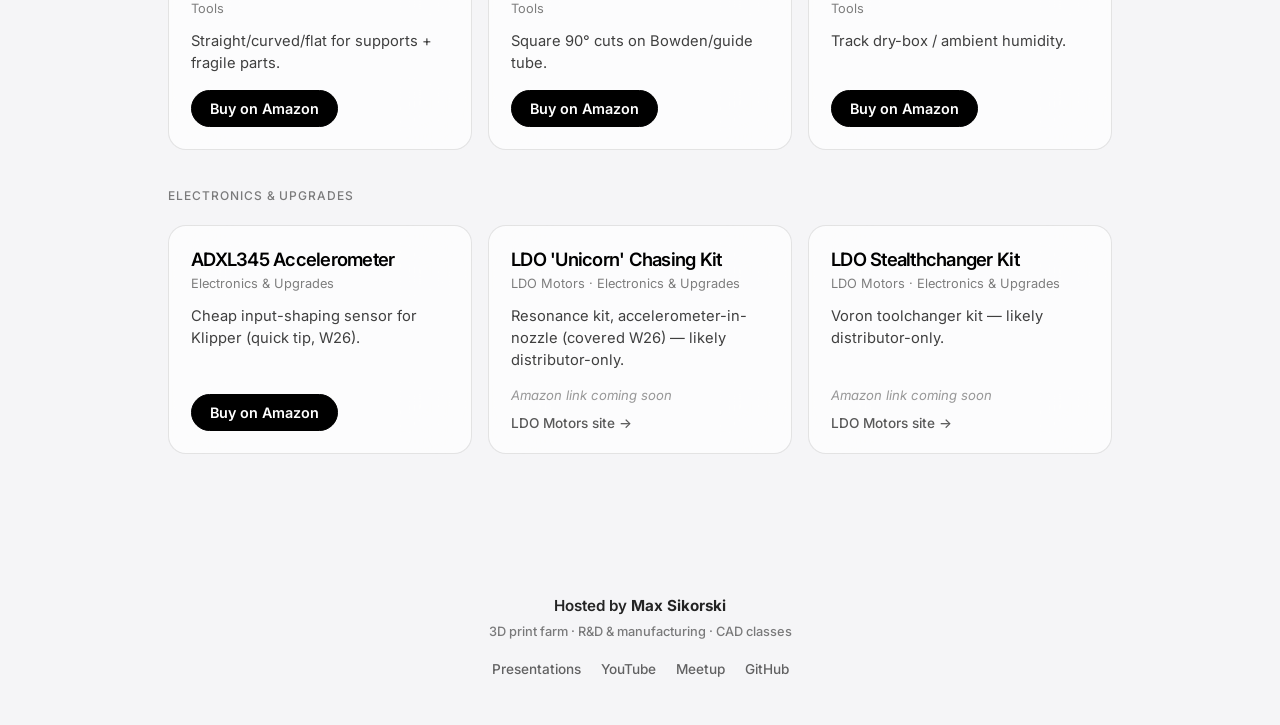
==== commit 25f86489: "Add files via upload" ====
--- a/recommendations.html
+++ b/recommendations.html
@@ -59,7 +59,7 @@
         </nav>
     </footer>
 
-    <script src="https://cdnjs.cloudflare.com/ajax/libs/gsap/3.12.5/gsap.min.js"></script>
+    <script src="gsap.min.js"></script>
     <script src="script.js"></script>
     <script src="recommendations.js"></script>
     <script>
--- a/styles.css
+++ b/styles.css
@@ -1,5 +1,5 @@
 /* ============================================================
-   Sikorski Design System — 3D Printing Meetup Presentation
+   Sikorski Design System — Meetup Presentation
    ============================================================ */
 
 /* === Reset === */
@@ -388,6 +388,12 @@
     padding: 60px 28px 48px;
 }
 
+/* Plain footer (no host/tagline/links configured) — the site name at low opacity */
+.footer-plain {
+    opacity: 0.3;
+    padding: 60px 0 40px;
+}
+
 .footer-host {
     font-size: 0.95rem;
     font-weight: 600;
@@ -558,6 +564,13 @@
 
 .slide-link:hover svg {
     transform: translateX(3px);
+}
+
+.slide-links-row {
+    display: flex;
+    flex-wrap: wrap;
+    gap: 12px;
+    margin-top: 8px;
 }
 
 /* === Affiliate / "Buy on Amazon" buttons (data from recommendations.js) === */
@@ -766,7 +779,9 @@
     width: 0%;
     background: var(--text-color);
     opacity: 0.25;
-    transition: width 0.4s cubic-bezier(0.16, 1, 0.3, 1);
+    transition: width 0.4s cubic-bezier(0.16, 1, 0.3, 1),
+                background-color 0.5s ease,
+                opacity 0.5s ease;
 }
 
 /* === Presenter Controls === */
@@ -1120,6 +1135,239 @@
     border-radius: 12px;
 }
 
+/* === Share (engine-level) — per-topic share button + share sheet (S) === */
+.slide-share-btn {
+    display: inline-flex;
+    align-items: center;
+    gap: 8px;
+    margin-top: 18px;
+    background: none;
+    border: none;
+    color: var(--text-color);
+    opacity: 0.35;
+    cursor: pointer;
+    font-family: inherit;
+    font-size: 0.8rem;
+    font-weight: 500;
+    letter-spacing: 0.02em;
+    padding: 6px 0;
+    transition: opacity 0.3s ease;
+}
+
+.slide-share-btn:hover {
+    opacity: 0.8;
+}
+
+.slide-share-btn:active {
+    transform: scale(0.97);
+}
+
+.share-overlay {
+    position: fixed;
+    top: 0;
+    left: 0;
+    width: 100%;
+    height: 100%;
+    background: rgba(0, 0, 0, 0.4);
+    backdrop-filter: blur(8px);
+    -webkit-backdrop-filter: blur(8px);
+    z-index: 210;
+    opacity: 0;
+    visibility: hidden;
+    transition: opacity 0.3s ease, visibility 0.3s ease;
+}
+
+.share-overlay.open {
+    opacity: 1;
+    visibility: visible;
+}
+
+.share-sheet {
+    position: fixed;
+    left: 50%;
+    bottom: 90px;
+    transform: translate(-50%, 24px);
+    width: min(600px, calc(100vw - 32px));
+    background: var(--card-bg);
+    backdrop-filter: blur(30px);
+    -webkit-backdrop-filter: blur(30px);
+    border: 1px solid var(--card-border);
+    border-radius: 24px;
+    padding: 28px;
+    z-index: 211;
+    opacity: 0;
+    visibility: hidden;
+    transition: transform 0.45s cubic-bezier(0.16, 1, 0.3, 1), opacity 0.3s ease, visibility 0.3s ease;
+}
+
+.share-sheet.open {
+    opacity: 1;
+    visibility: visible;
+    transform: translate(-50%, 0);
+}
+
+.share-close {
+    position: absolute;
+    z-index: 2; /* the whole circle must sit above the title text beneath it */
+    top: 12px;
+    right: 12px;
+    background: rgba(128, 128, 128, 0.2);
+    border: none;
+    color: var(--text-color);
+    width: 44px;
+    height: 44px;
+    border-radius: 50%;
+    font-size: 1.5rem;
+    line-height: 1;
+    cursor: pointer;
+    display: flex;
+    align-items: center;
+    justify-content: center;
+    transition: all 0.3s ease;
+}
+
+.share-close:hover {
+    background: rgba(128, 128, 128, 0.4);
+}
+
+.share-title {
+    font-size: 0.75rem;
+    font-weight: 500;
+    color: var(--text-muted);
+    text-transform: uppercase;
+    letter-spacing: 0.08em;
+    margin-bottom: 4px;
+}
+
+.share-topic-title {
+    font-size: 1.05rem;
+    font-weight: 600;
+    letter-spacing: -0.02em;
+    margin-bottom: 20px;
+    padding-right: 40px;
+}
+
+.share-main {
+    display: flex;
+    gap: 24px;
+    align-items: flex-start;
+}
+
+.share-qr {
+    flex-shrink: 0;
+    text-align: center;
+}
+
+.share-qr canvas {
+    display: block;
+    border-radius: 12px;
+}
+
+.share-qr-label {
+    font-size: 0.7rem;
+    font-weight: 500;
+    color: var(--text-muted);
+    margin-top: 8px;
+}
+
+.share-right {
+    flex: 1;
+    min-width: 0;
+}
+
+.share-link-row {
+    display: flex;
+    align-items: center;
+    gap: 12px;
+    border: 1px solid var(--card-border);
+    border-radius: 14px;
+    padding: 10px 12px 10px 16px;
+    margin-bottom: 16px;
+}
+
+.share-link-text {
+    flex: 1;
+    min-width: 0;
+    font-family: "SF Mono", Consolas, "Liberation Mono", Menlo, Courier, monospace;
+    font-size: 0.78rem;
+    color: var(--text-muted);
+    white-space: nowrap;
+    overflow: hidden;
+    text-overflow: ellipsis;
+}
+
+.share-copy-btn {
+    flex-shrink: 0;
+    background: var(--btn-bg);
+    color: var(--btn-text);
+    border: none;
+    border-radius: 30px;
+    font-family: inherit;
+    font-size: 0.8rem;
+    font-weight: 500;
+    padding: 8px 16px;
+    cursor: pointer;
+    transition: all 0.3s ease;
+}
+
+.share-copy-btn:hover {
+    background: var(--btn-hover);
+}
+
+.share-copy-btn:active {
+    transform: scale(0.97);
+}
+
+.share-targets {
+    display: flex;
+    flex-wrap: wrap;
+    gap: 8px;
+}
+
+.share-target {
+    background: var(--btn-sec-bg);
+    color: var(--btn-sec-text);
+    border: 1px solid var(--card-border);
+    border-radius: 30px;
+    font-family: inherit;
+    font-size: 0.8rem;
+    font-weight: 500;
+    padding: 8px 16px;
+    cursor: pointer;
+    text-decoration: none;
+    transition: all 0.3s ease;
+}
+
+.share-target:hover {
+    background: var(--btn-sec-hover);
+    border-color: var(--btn-sec-border);
+}
+
+.share-target:active {
+    transform: scale(0.97);
+}
+
+@media (max-width: 768px) {
+    .share-sheet {
+        bottom: 78px;
+        padding: 22px;
+    }
+
+    .share-main {
+        flex-direction: column;
+        align-items: stretch;
+    }
+
+    /* The QR is a projector/in-room affordance — on phones the buttons do the work */
+    .share-qr {
+        display: none;
+    }
+
+    .share-target {
+        padding: 12px 18px;
+    }
+}
+
 .qr-label {
     font-size: 0.7rem;
     font-weight: 500;
@@ -1326,16 +1574,35 @@
 }
 
 .current-card {
+    position: relative;
     padding: 32px;
     border-radius: 24px;
 }
 
 .current-card .archive-card-date {
-    font-size: 0.72rem;
+    font-size: 0.75rem;
 }
 
 .current-card .archive-card-title {
-    font-size: 1.5rem;
+    font-size: 1.9rem;
+    letter-spacing: -0.03em;
+    line-height: 1.15;
+}
+
+/* Breathing glow on the This Week card — orange/purple alternating pulse.
+   Sanctioned color exception (Max, 2026-08-12), alongside the progress-bar accents. */
+.glow-halo {
+    position: absolute;
+    inset: 0;
+    border-radius: 24px;
+    pointer-events: none;
+    opacity: 0; /* dark by default — the GSAP timeline breathes it in and out */
+}
+
+@media (prefers-reduced-motion: reduce) {
+    .glow-halo {
+        display: none;
+    }
 }
 
 /* === Empty State === */
@@ -1353,6 +1620,316 @@
 .empty-state-text {
     font-size: 1rem;
     font-weight: 400;
+}
+
+/* === Archive: month sections === */
+.archive-month {
+    margin-top: 28px;
+}
+
+.archive-month:first-of-type {
+    margin-top: 0;
+}
+
+.archive-month-toggle {
+    width: 100%;
+    display: flex;
+    align-items: center;
+    gap: 12px;
+    padding: 12px 0;
+    background: none;
+    border: 0;
+    border-bottom: 1px solid var(--divider);
+    color: var(--text-color);
+    font-family: inherit;
+    cursor: pointer;
+    text-align: left;
+    transition: opacity .3s ease;
+}
+
+.archive-month-name {
+    font-size: 0.75rem;
+    font-weight: 500;
+    text-transform: uppercase;
+    letter-spacing: 0.08em;
+    color: var(--text-muted);
+}
+
+.archive-month-count {
+    font-size: 0.72rem;
+    color: var(--text-muted);
+    opacity: .7;
+    margin-left: auto;
+}
+
+.archive-month-chevron {
+    transition: transform .3s ease;
+    opacity: .6;
+}
+
+.archive-month-toggle[aria-expanded="false"] .archive-month-chevron {
+    transform: rotate(-90deg);
+}
+
+.archive-month-toggle:hover {
+    opacity: .8;
+}
+
+.archive-month-toggle:focus-visible {
+    outline: 1px solid var(--text-muted);
+    outline-offset: 4px;
+}
+
+.archive-month-cards {
+    display: flex;
+    flex-direction: column;
+    gap: 14px;
+    padding-top: 16px;
+}
+
+.archive-month-cards[hidden] {
+    display: none;
+}
+
+.archive-years {
+    display: flex;
+    gap: 8px;
+    flex-wrap: wrap;
+    margin-bottom: 20px;
+}
+
+.archive-years a {
+    padding: 6px 14px;
+    border: 1px solid var(--card-border);
+    border-radius: 999px;
+    font-size: .8rem;
+    color: var(--text-color);
+    text-decoration: none;
+    opacity: .7;
+    transition: opacity .3s ease;
+}
+
+.archive-years a:hover {
+    opacity: 1;
+}
+
+@media (prefers-reduced-motion: reduce) {
+    .archive-month-chevron {
+        transition: none;
+    }
+}
+
+/* === Search palette (Spotlight-style) === */
+.palette-overlay {
+    position: fixed;
+    inset: 0;
+    z-index: 2100;
+    background: rgba(0, 0, 0, .4);
+    backdrop-filter: blur(8px);
+    -webkit-backdrop-filter: blur(8px);
+    opacity: 0;
+    visibility: hidden;
+    pointer-events: none;
+    transition: opacity .15s ease, visibility .15s ease;
+}
+
+.palette-overlay.open {
+    opacity: 1;
+    visibility: visible;
+    pointer-events: auto;
+}
+
+.palette {
+    position: fixed;
+    top: 14vh;
+    left: 50%;
+    z-index: 2101;
+    width: min(680px, calc(100vw - 32px));
+    overflow: hidden;
+    background: var(--card-bg);
+    border: 1px solid var(--card-border);
+    border-radius: 20px;
+    backdrop-filter: blur(30px);
+    -webkit-backdrop-filter: blur(30px);
+    box-shadow: 0 30px 80px rgba(0, 0, 0, .35);
+    opacity: 0;
+    visibility: hidden;
+    pointer-events: none;
+    transform: translate(-50%, 0) scale(.98);
+    transition: opacity .15s ease, transform .15s ease, visibility .15s ease;
+}
+
+.palette.open {
+    opacity: 1;
+    visibility: visible;
+    pointer-events: auto;
+    transform: translate(-50%, 0) scale(1);
+}
+
+.palette-form {
+    display: flex;
+    align-items: center;
+    gap: 12px;
+    padding: 16px 20px;
+}
+
+.palette.has-results .palette-form {
+    border-bottom: 1px solid var(--divider);
+}
+
+.palette-form > svg {
+    flex: 0 0 auto;
+    color: var(--text-muted);
+}
+
+.palette-input {
+    flex: 1;
+    min-width: 0;
+    background: none;
+    border: none;
+    outline: none;
+    color: var(--text-color);
+    font: inherit;
+    font-size: 1.15rem;
+}
+
+.palette-input::placeholder {
+    color: var(--text-muted);
+}
+
+.palette-kbd {
+    display: inline-flex;
+    align-items: center;
+    justify-content: center;
+    min-width: 28px;
+    height: 24px;
+    padding: 0 6px;
+    border: 1px solid var(--card-border);
+    border-radius: 6px;
+    color: var(--text-muted);
+    font-family: inherit;
+    font-size: .65rem;
+    text-transform: uppercase;
+}
+
+.palette-results {
+    max-height: min(60vh, 520px);
+    overflow-y: auto;
+    padding: 8px;
+}
+
+.palette-group {
+    padding: 10px 12px 4px;
+    color: var(--text-muted);
+    font-size: .75rem;
+    font-weight: 500;
+    letter-spacing: .08em;
+    line-height: 1.4;
+    text-transform: uppercase;
+}
+
+.palette-hit {
+    display: block;
+    padding: 10px 12px;
+    border-radius: 12px;
+    color: var(--text-color);
+    text-decoration: none;
+}
+
+.palette-hit:hover,
+.palette-hit.is-active {
+    background: var(--card-hover);
+}
+
+.palette-hit:focus-visible,
+.palette-more:focus-visible {
+    outline: 1px solid var(--text-muted);
+    outline-offset: -1px;
+}
+
+.palette-hit-heading {
+    display: block;
+    font-size: .95rem;
+    font-weight: 600;
+    line-height: 1.35;
+}
+
+.palette-hit-meta {
+    display: block;
+    margin-top: 3px;
+    color: var(--text-muted);
+    font-size: .72rem;
+    letter-spacing: .06em;
+    line-height: 1.35;
+    text-transform: uppercase;
+}
+
+.palette-hit-snippet {
+    display: -webkit-box;
+    margin-top: 3px;
+    overflow: hidden;
+    color: var(--text-muted);
+    font-size: .82rem;
+    line-height: 1.45;
+    -webkit-box-orient: vertical;
+    -webkit-line-clamp: 2;
+}
+
+.search-mark {
+    background: none;
+    color: inherit;
+    font-weight: 700;
+    text-decoration: underline;
+    text-underline-offset: 3px;
+}
+
+.palette-more {
+    display: block;
+    width: 100%;
+    padding: 10px 12px;
+    background: none;
+    border: 0;
+    border-radius: 12px;
+    color: var(--text-muted);
+    font: inherit;
+    font-size: .82rem;
+    text-align: left;
+    cursor: pointer;
+}
+
+.palette-more:hover {
+    background: var(--card-hover);
+    color: var(--text-color);
+}
+
+.palette-empty {
+    padding: 18px 12px;
+    color: var(--text-muted);
+    font-size: .85rem;
+}
+
+@media (prefers-reduced-motion: reduce) {
+    .palette-overlay,
+    .palette {
+        transition: opacity .15s ease, visibility .15s ease;
+    }
+
+    .palette,
+    .palette.open {
+        transform: translate(-50%, 0);
+    }
+}
+
+@media (max-width: 768px) {
+    .palette {
+        top: 8vh;
+        width: calc(100vw - 20px);
+        border-radius: 16px;
+    }
+
+    .palette-kbd {
+        display: none;
+    }
 }
 
 /* === Loading State === */
@@ -1401,6 +1978,10 @@
         padding: 20px;
     }
 
+    .archive-month-toggle {
+        padding: 10px 0;
+    }
+
     .content-section {
         padding: 0 20px 60px;
     }
@@ -1410,7 +1991,7 @@
     }
 
     .current-card .archive-card-title {
-        font-size: 1.25rem;
+        font-size: 1.35rem;
     }
 
     .slide-credit {
@@ -1466,6 +2047,86 @@
 
     .slide-heading {
         font-size: 1.6rem;
+    }
+}
+
+/* === Live Dashboard Widget (Phase 1 — live price/height/fee) === */
+.live-dashboard {
+    margin: 8px 0 24px;
+    padding: 28px 32px;
+    background: var(--card-bg);
+    border: 1px solid var(--card-border);
+    border-radius: 16px;
+    backdrop-filter: blur(20px);
+    -webkit-backdrop-filter: blur(20px);
+    display: flex;
+    flex-direction: column;
+    gap: 20px;
+    max-width: 520px;
+}
+
+.live-metric {
+    display: flex;
+    flex-direction: column;
+    gap: 4px;
+}
+
+.live-label {
+    font-size: 0.72rem;
+    text-transform: uppercase;
+    letter-spacing: 0.08em;
+    color: var(--text-muted);
+}
+
+.live-metric-primary .live-value {
+    font-size: clamp(2.5rem, 6vw, 3.75rem);
+    font-weight: 700;
+    letter-spacing: -0.04em;
+    line-height: 1;
+    font-variant-numeric: tabular-nums;
+}
+
+.live-metric-row {
+    display: flex;
+    gap: 40px;
+}
+
+.live-value-sm {
+    font-size: clamp(1.1rem, 2.5vw, 1.4rem);
+    font-weight: 600;
+    letter-spacing: -0.02em;
+    font-variant-numeric: tabular-nums;
+}
+
+.live-status {
+    font-size: 0.7rem;
+    color: var(--text-muted);
+    opacity: 0.7;
+}
+
+/* pulse dot in the site's live accent (config.js) */
+.live-metric-primary .live-value::after {
+    content: '';
+    display: inline-block;
+    width: 7px;
+    height: 7px;
+    margin-left: 12px;
+    border-radius: 50%;
+    background: var(--live-accent, currentColor);
+    vertical-align: middle;
+    animation: live-pulse 2s ease-in-out infinite;
+}
+
+@keyframes live-pulse {
+    0%, 100% { opacity: 0.4; box-shadow: 0 0 4px 0 color-mix(in srgb, var(--live-accent, currentColor) 45%, transparent); }
+    50%      { opacity: 1;   box-shadow: 0 0 11px 2px color-mix(in srgb, var(--live-accent, currentColor) 90%, transparent); }
+}
+
+@media (prefers-reduced-motion: reduce) {
+    .live-metric-primary .live-value::after {
+        animation: none;
+        opacity: 0.95;
+        box-shadow: 0 0 7px 1px color-mix(in srgb, var(--live-accent, currentColor) 70%, transparent);
     }
 }
 
@@ -1673,3 +2334,129 @@
         font-size: 2rem;
     }
 }
+
+/* ============================================================
+   Curtain Reveal — opt-in "reveal" slide key (presenter.js)
+   Glass curtain over a slide until the button is clicked.
+   Shared opt-in feature. Monochrome only.
+   ============================================================ */
+.slide.reveal-armed {
+    overflow: hidden;
+}
+
+.slide.reveal-armed .slide-content {
+    opacity: 0;
+}
+
+.slide-reveal-curtain {
+    position: absolute;
+    inset: 0;
+    z-index: 5;
+    overflow: hidden;
+}
+
+.slide-reveal-panel {
+    position: absolute;
+    top: 0;
+    bottom: 0;
+    width: 50.5%;
+    background: var(--card-bg);
+    -webkit-backdrop-filter: blur(24px) saturate(140%);
+    backdrop-filter: blur(24px) saturate(140%);
+    will-change: transform;
+}
+
+.slide-reveal-panel-left {
+    left: 0;
+    border-right: 1px solid var(--card-border);
+}
+
+.slide-reveal-panel-right {
+    right: 0;
+    border-left: 1px solid var(--card-border);
+}
+
+.slide-reveal-seam {
+    position: absolute;
+    top: 0;
+    bottom: 0;
+    left: 50%;
+    width: 1px;
+    background: var(--text-color);
+    opacity: 0;
+    z-index: 6;
+    pointer-events: none;
+}
+
+.slide-reveal-center {
+    position: absolute;
+    inset: 0;
+    z-index: 7;
+    display: flex;
+    flex-direction: column;
+    align-items: center;
+    justify-content: center;
+    gap: 28px;
+    text-align: center;
+    padding: 40px;
+}
+
+.slide-reveal-kicker {
+    font-size: 0.85rem;
+    font-weight: 600;
+    letter-spacing: 0.35em;
+    text-transform: uppercase;
+    color: var(--text-muted);
+}
+
+.slide-reveal-btn {
+    font: inherit;
+    font-size: 1rem;
+    font-weight: 600;
+    padding: 16px 44px;
+    border-radius: 999px;
+    border: 1px solid var(--card-border);
+    background: var(--btn-bg);
+    color: var(--btn-text);
+    cursor: pointer;
+    transition: transform 0.3s ease, background 0.3s ease;
+}
+
+.slide-reveal-btn:hover {
+    background: var(--btn-hover);
+    transform: scale(1.04);
+}
+
+.slide-reveal-btn:active {
+    transform: scale(0.98);
+}
+
+.slide-reveal-sweep {
+    position: absolute;
+    inset: 0;
+    z-index: 4;
+    pointer-events: none;
+    background: linear-gradient(105deg, transparent 40%, var(--reveal-sweep, rgba(255, 255, 255, 0.10)) 50%, transparent 60%);
+}
+
+[data-theme="light"] .slide-reveal-sweep {
+    --reveal-sweep: rgba(0, 0, 0, 0.06);
+}
+
+/* Curtain Reveal extra: confetti (2026-07-16). Piece colors are set inline by
+   presenter.js — multicolor by Max's explicit exception to the monochrome rule. */
+.slide-reveal-confetti {
+    position: absolute;
+    inset: 0;
+    z-index: 8;
+    overflow: hidden;
+    pointer-events: none;
+}
+
+.slide-reveal-confetti-piece {
+    position: absolute;
+    top: 0;
+    left: 0;
+    border-radius: 1px;
+    will-change: transform;
+}
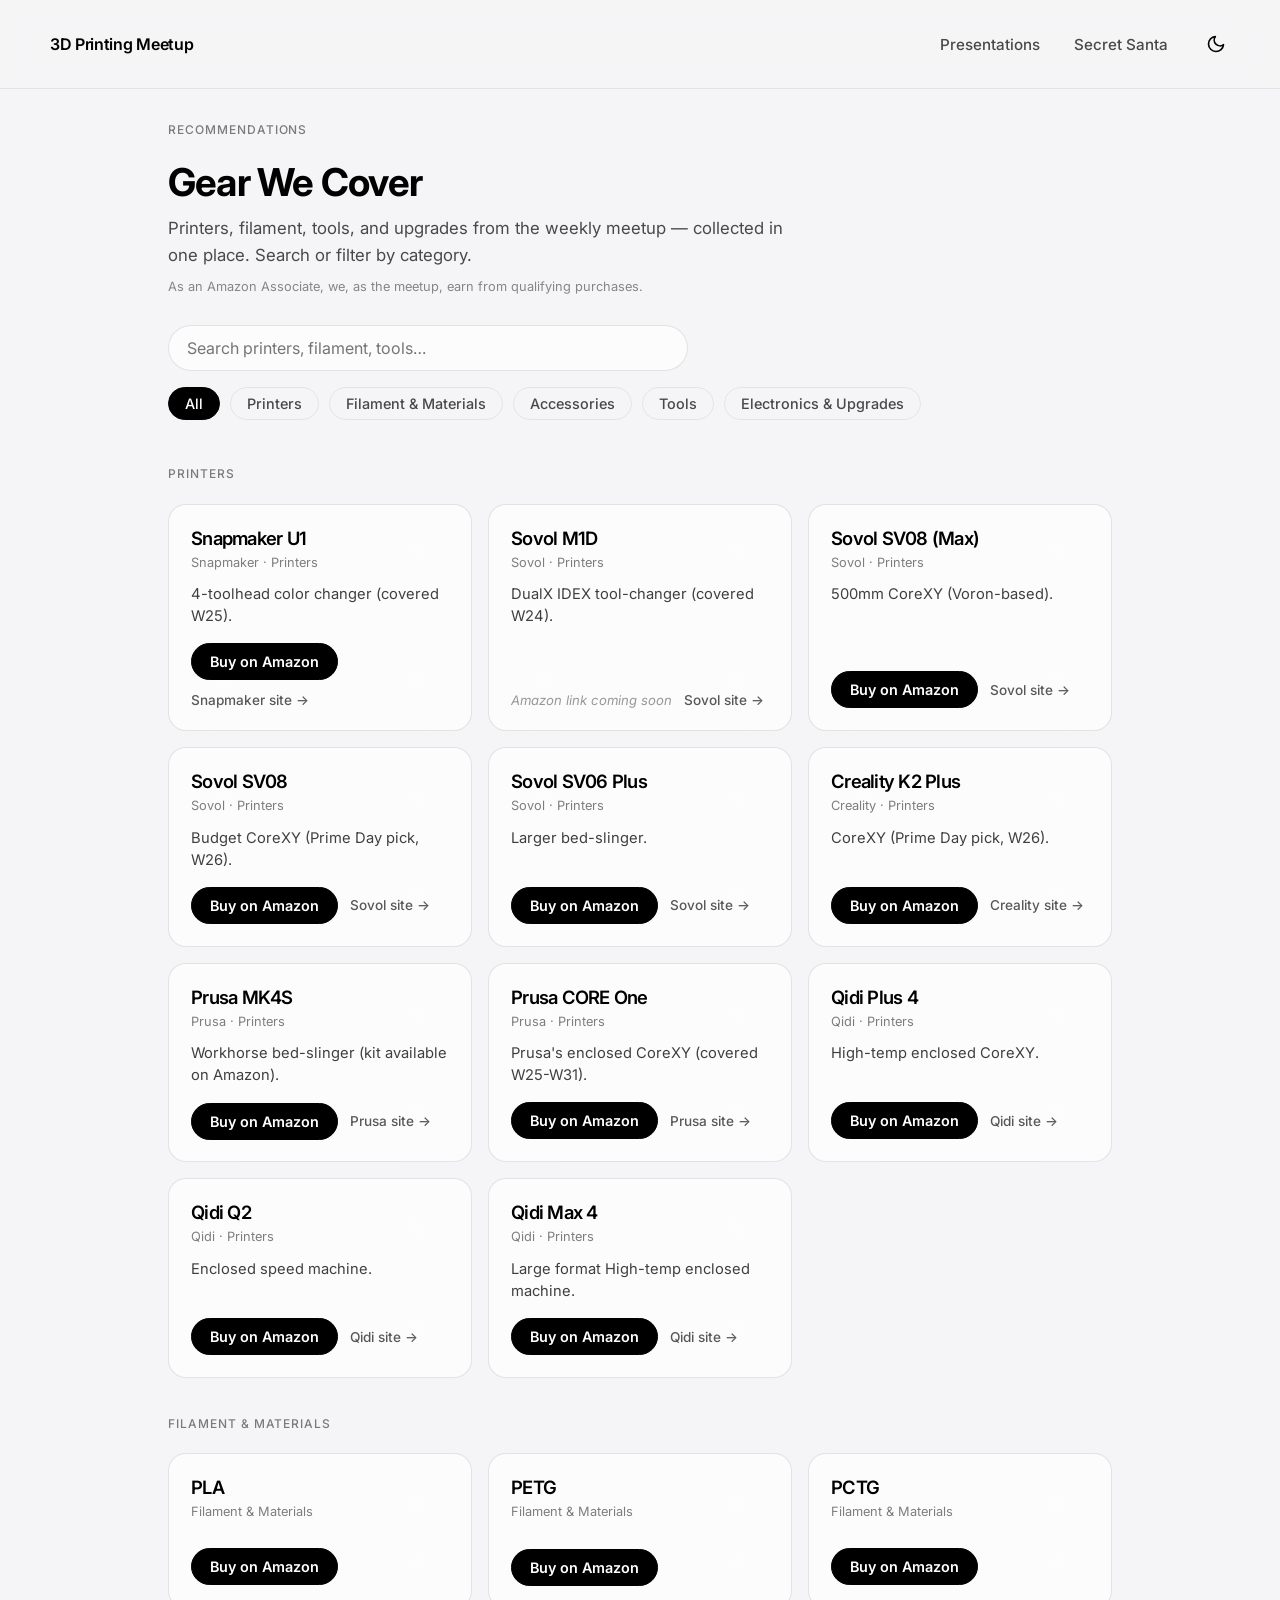
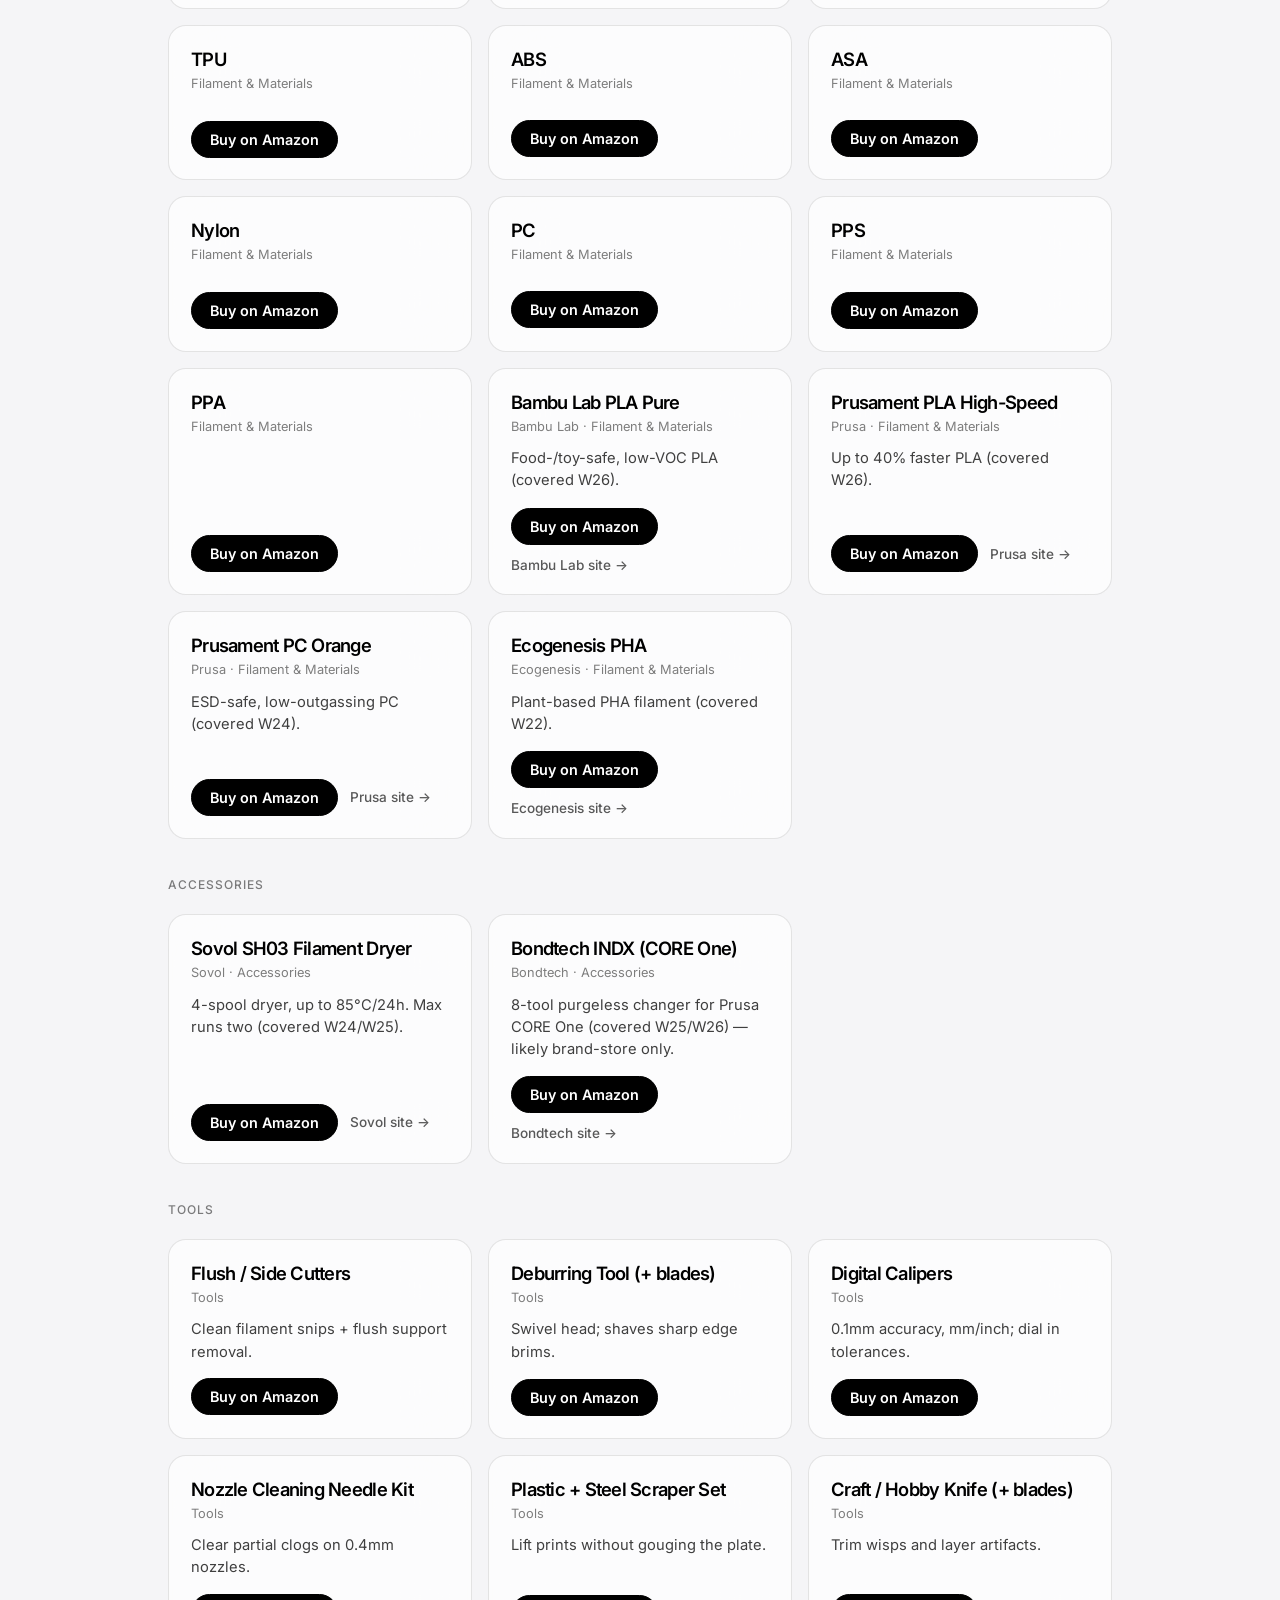
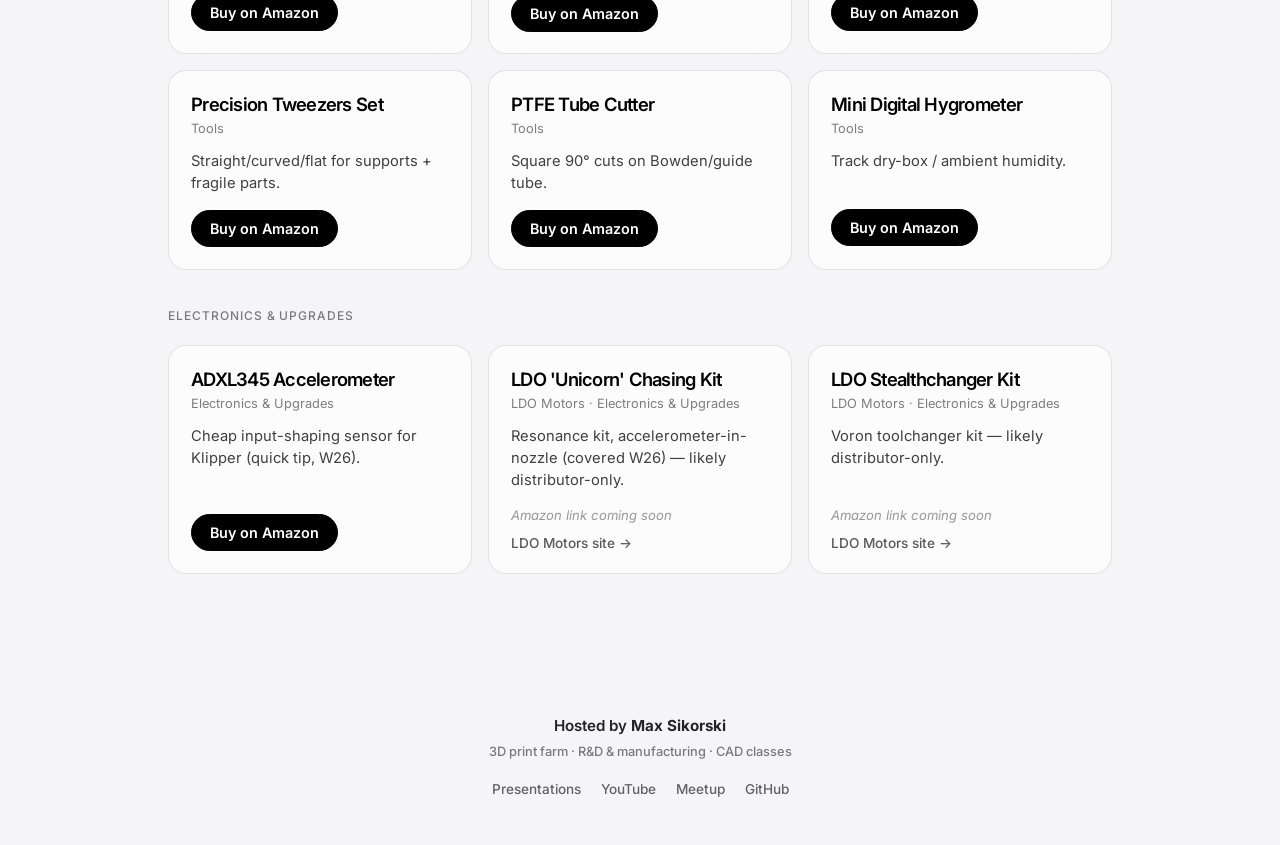
==== commit b494e291: "Add files via upload" ====
--- a/recommendations.html
+++ b/recommendations.html
@@ -13,6 +13,10 @@
     <link rel="apple-touch-icon" sizes="180x180" href="apple-touch-icon.png">
     <link href="https://fonts.googleapis.com/css2?family=Inter:wght@300;400;500;600;700&display=swap" rel="stylesheet">
     <link rel="stylesheet" href="styles.css">
+    <style>
+        /* Clear the fixed header nav (the title sat underneath it). Per-site fix, engine untouched. */
+        .rec-intro { padding-top: 120px; }
+    </style>
 </head>
 <body data-theme="dark">
 
@@ -21,6 +25,7 @@
         <a href="index.html" class="logo">3D Printing Meetup</a>
         <div class="nav-right">
             <a href="index.html" class="nav-link">Presentations</a>
+            <a href="secret-santa.html" class="nav-link">Secret Santa</a>
             <button id="theme-toggle" class="theme-toggle" aria-label="Toggle Theme">
                 <svg id="theme-icon" width="20" height="20" viewBox="0 0 24 24" fill="none" stroke="currentColor"
                     stroke-width="2" stroke-linecap="round" stroke-linejoin="round">
--- a/styles.css
+++ b/styles.css
@@ -30,11 +30,13 @@
     --btn-sec-hover: rgba(255, 255, 255, 0.1);
     --divider: rgba(255, 255, 255, 0.08);
     --text-muted: rgba(255, 255, 255, 0.5);
+    --glass-bg: rgba(0, 0, 0, 0.72);
 }
 
 [data-theme="light"] {
     --bg-color: var(--theme-light-gray);
     --text-color: var(--theme-black);
+    --glass-bg: rgba(245, 245, 247, 0.78);
     --card-bg: rgba(255, 255, 255, 0.7);
     --card-border: rgba(0, 0, 0, 0.1);
     --card-hover: rgba(255, 255, 255, 0.9);
@@ -93,6 +95,12 @@
     align-items: center;
     z-index: 100;
     transition: padding 0.3s ease;
+    /* Frosted glass (Max, 2026-09-10): slide/page content scrolling underneath stays
+       legible behind the bar instead of colliding with the nav text. */
+    background: var(--glass-bg);
+    backdrop-filter: blur(14px);
+    -webkit-backdrop-filter: blur(14px);
+    border-bottom: 1px solid var(--divider);
 }
 
 .logo {
@@ -469,7 +477,8 @@
     flex-direction: column;
     justify-content: flex-start;
     align-items: center;
-    padding: 120px 40px 110px;
+    /* bottom clears the fixed byline pill at max scroll (Max, 2026-09-10) */
+    padding: 120px 40px 150px;
     overflow-y: auto;
     -ms-overflow-style: none;
     scrollbar-width: none;
@@ -547,7 +556,9 @@
     display: inline-flex;
     align-items: center;
     gap: 8px;
-    font-size: 1rem;
+    /* 0.85rem = the one size for everything on the slide's bottom line
+       (link, Share, like count) — Max, 2026-09-10 */
+    font-size: 0.85rem;
     font-weight: 500;
     opacity: 0.7;
     transition: opacity 0.3s ease;
@@ -874,26 +885,31 @@
 /* === Slide credit: byline + per-topic contact (Max Sikorski) === */
 .slide-credit {
     position: fixed;
-    left: 0;
+    left: 50%;
+    transform: translateX(-50%);
     bottom: 84px;
-    width: 100%;
+    width: auto;
+    max-width: calc(100% - 24px);
     display: flex;
     align-items: center;
     justify-content: center;
     gap: 8px;
-    padding: 0 20px;
+    /* Frosted glass pill (Max, 2026-09-10): keeps the byline readable over slide content
+       instead of colliding with it. */
+    padding: 7px 16px;
+    background: var(--glass-bg);
+    backdrop-filter: blur(12px);
+    -webkit-backdrop-filter: blur(12px);
+    border: 1px solid var(--divider);
+    border-radius: 999px;
     font-size: 0.72rem;
     font-weight: 500;
     letter-spacing: 0.01em;
     color: var(--text-color);
-    opacity: 0.5;
+    opacity: 1; /* full-strength pill, same presence as the glass header (Max, 2026-09-10) */
     z-index: 90;
     pointer-events: none; /* don't block the slide or the controls */
     transition: opacity 0.3s ease;
-}
-
-.slide-credit:hover {
-    opacity: 0.9;
 }
 
 .slide-credit-byline strong {
@@ -1040,6 +1056,13 @@
     margin-bottom: 24px;
 }
 
+/* Which deck am I in? (Max, 2026-09-10 — search lands you mid-archive with no week
+   reference on the deck itself; the TOC popout carries it.) */
+.toc-week {
+    opacity: 0.75;
+    font-weight: 600;
+}
+
 .toc-close {
     position: absolute;
     top: 28px;
@@ -1147,7 +1170,7 @@
     opacity: 0.35;
     cursor: pointer;
     font-family: inherit;
-    font-size: 0.8rem;
+    font-size: 0.85rem;
     font-weight: 500;
     letter-spacing: 0.02em;
     padding: 6px 0;
@@ -1160,6 +1183,114 @@
 
 .slide-share-btn:active {
     transform: scale(0.97);
+}
+
+/* === Likes (engine-level) — standalone heart, bottom-right of the slide content
+   (Max, 2026-09-10: independent of the Share row, a touch bigger).
+   Dormant unless a likes adapter is active.
+   Sanctioned color exception #2 (Max, 2026-09-10): the LIKED heart fills red. === */
+.slide-like-btn {
+    position: absolute;
+    /* Align with the RIGHT EDGE of the 700px text measure (.slide-body/.slide-bullets),
+       not the wider content box — Max, 2026-09-10 ("in line with the text"). Falls back
+       to the content edge on narrow screens. */
+    right: max(0px, calc(100% - 700px));
+    bottom: 0;
+    display: inline-flex;
+    align-items: center;
+    gap: 8px;
+    background: none;
+    border: none;
+    color: var(--text-color);
+    opacity: 0.45;
+    cursor: pointer;
+    font-family: inherit;
+    font-size: 0.85rem;
+    font-weight: 500;
+    letter-spacing: 0.02em;
+    padding: 8px 0 8px 8px;
+    transition: opacity 0.3s ease;
+    --like-red: #ff375f;
+}
+
+/* Hearts stay hidden until the adapter hydrates real counts (body gets .likes-live).
+   Relay unreachable / offline → the deck renders exactly as if likes didn't exist. */
+.slide-like-btn {
+    display: none;
+}
+
+body.likes-live .slide-like-btn {
+    display: inline-flex;
+}
+
+.slide-like-btn:hover {
+    opacity: 0.85;
+}
+
+.slide-like-btn .like-heart {
+    fill: transparent;
+    transition: fill 0.45s ease, stroke 0.45s ease;
+}
+
+.slide-like-btn .like-count {
+    min-width: 1ch;
+    font-variant-numeric: tabular-nums;
+    transition: color 0.45s ease;
+}
+
+.slide-like-btn.liked {
+    opacity: 0.9;
+}
+
+.slide-like-btn.liked .like-heart {
+    fill: var(--like-red);
+    stroke: var(--like-red);
+}
+
+.slide-like-btn.liked .like-count {
+    color: var(--like-red);
+}
+
+/* The elegant jump on like */
+.slide-like-btn.like-pop .like-heart {
+    animation: like-pop 0.6s cubic-bezier(0.22, 1.4, 0.36, 1);
+}
+
+@keyframes like-pop {
+    0%   { transform: scale(1) translateY(0); }
+    30%  { transform: scale(1.35) translateY(-7px); }
+    55%  { transform: scale(0.92) translateY(1px); }
+    75%  { transform: scale(1.08) translateY(-2px); }
+    100% { transform: scale(1) translateY(0); }
+}
+
+/* Light sparkles radiating from the heart */
+.like-sparkle {
+    position: absolute;
+    left: 18px;
+    top: 50%;
+    width: 3px;
+    height: 3px;
+    border-radius: 50%;
+    background: var(--like-red);
+    pointer-events: none;
+    opacity: 0;
+    animation: like-sparkle 0.65s ease-out forwards;
+}
+
+.like-sparkle-star {
+    width: auto;
+    height: auto;
+    background: none;
+    color: var(--like-red);
+    font-size: 8px;
+    line-height: 1;
+}
+
+@keyframes like-sparkle {
+    0%   { opacity: 0;   transform: translate(0, 0) scale(0.4); }
+    25%  { opacity: 0.9; }
+    100% { opacity: 0;   transform: translate(var(--sx), var(--sy)) scale(1); }
 }
 
 .share-overlay {
@@ -1348,6 +1479,13 @@
 }
 
 @media (max-width: 768px) {
+    /* Phones: link, Share and the heart share ONE line (Max, 2026-09-10 round 4) —
+       the flow content stops 60px short of the right edge so the heart has its own
+       lane on that line instead of overlapping the Share label. */
+    .slide-content:has(.slide-like-btn) {
+        padding-right: 60px;
+    }
+
     .share-sheet {
         bottom: 78px;
         padding: 22px;
@@ -1567,6 +1705,15 @@
 /* === Current ("This Week") featured card === */
 .current-section {
     padding-bottom: 28px;
+    /* Hero scroll cue lands with "This Week" ~30px clear of the fixed header
+       (header is ~89px tall; ~69px under 768px) (Max, 2026-09-23). */
+    scroll-margin-top: 120px;
+}
+
+@media (max-width: 768px) {
+    .current-section {
+        scroll-margin-top: 96px;
+    }
 }
 
 .current-list {
@@ -1818,11 +1965,35 @@
     padding: 8px;
 }
 
+/* Deck header in search results — bigger and bolder than the slide hits under it,
+   so it's obvious which week's deck a hit lives in (Max, 2026-09-23). */
 .palette-group {
-    padding: 10px 12px 4px;
+    margin-top: 10px;
+    padding: 16px 12px 6px;
+    border-top: 1px solid var(--divider);
+}
+
+.palette-group:first-child {
+    margin-top: 0;
+    padding-top: 8px;
+    border-top: 0;
+}
+
+.palette-group-date {
+    display: block;
+    color: var(--text-color);
+    font-size: 1.15rem;
+    font-weight: 700;
+    letter-spacing: -.01em;
+    line-height: 1.3;
+}
+
+.palette-group-deck {
+    display: block;
+    margin-top: 2px;
     color: var(--text-muted);
     font-size: .75rem;
-    font-weight: 500;
+    font-weight: 600;
     letter-spacing: .08em;
     line-height: 1.4;
     text-transform: uppercase;
@@ -2001,7 +2172,10 @@
     }
 
     .slide {
-        padding: 70px 20px 100px;
+        /* top clears the two-line glass header on phones (Max, 2026-09-10 — the
+           "TOPIC N" badge was sliding under it); bottom clears the byline pill,
+           which wraps taller on phones, so the last line scrolls fully clear of it */
+        padding: 110px 20px 170px;
     }
 
     .presenter-controls {
@@ -2142,6 +2316,50 @@
 
 .nav-link:hover {
     opacity: 1;
+}
+
+/* === Phone nav menu: text links collapse into a hamburger (script.js setupNavMenu) === */
+.nav-menu-toggle,
+.nav-menu {
+    display: none;
+}
+
+@media (max-width: 768px) {
+    .header-nav .nav-right .nav-link {
+        display: none;
+    }
+
+    .nav-menu-toggle {
+        display: flex;
+    }
+
+    .nav-menu:not([hidden]) {
+        display: flex;
+        flex-direction: column;
+        position: absolute;
+        top: calc(100% + 8px);
+        right: 20px;
+        min-width: 210px;
+        padding: 8px;
+        background: var(--bg-color);
+        border: 1px solid var(--card-border);
+        box-shadow: 0 12px 32px rgba(0, 0, 0, 0.25);
+        border-radius: 16px;
+    }
+
+    .nav-menu-link {
+        padding: 12px 14px;
+        border-radius: 10px;
+        font-size: 1rem;
+        font-weight: 500;
+        color: var(--text-color);
+        text-decoration: none;
+    }
+
+    .nav-menu-link:hover,
+    .nav-menu-link:focus-visible {
+        background: var(--card-hover);
+    }
 }
 
 /* === Recommendations / Shop page === */
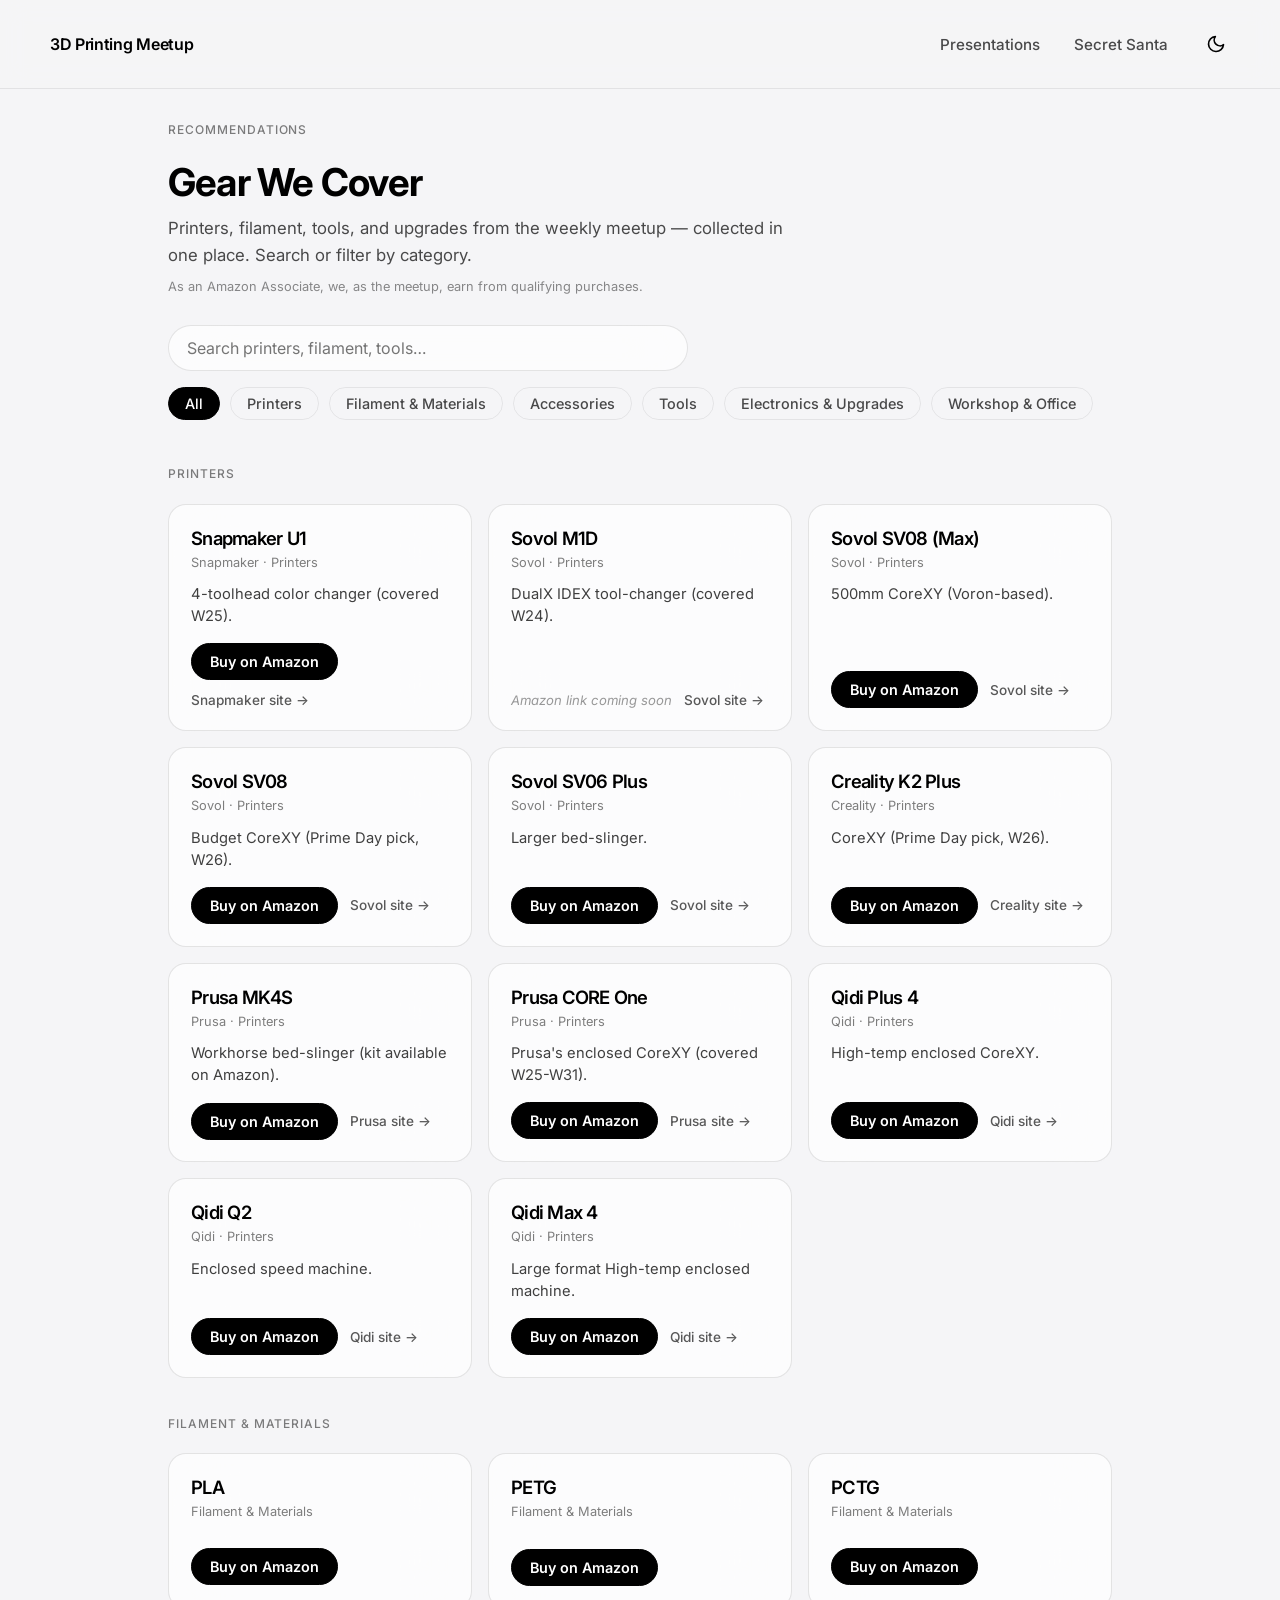
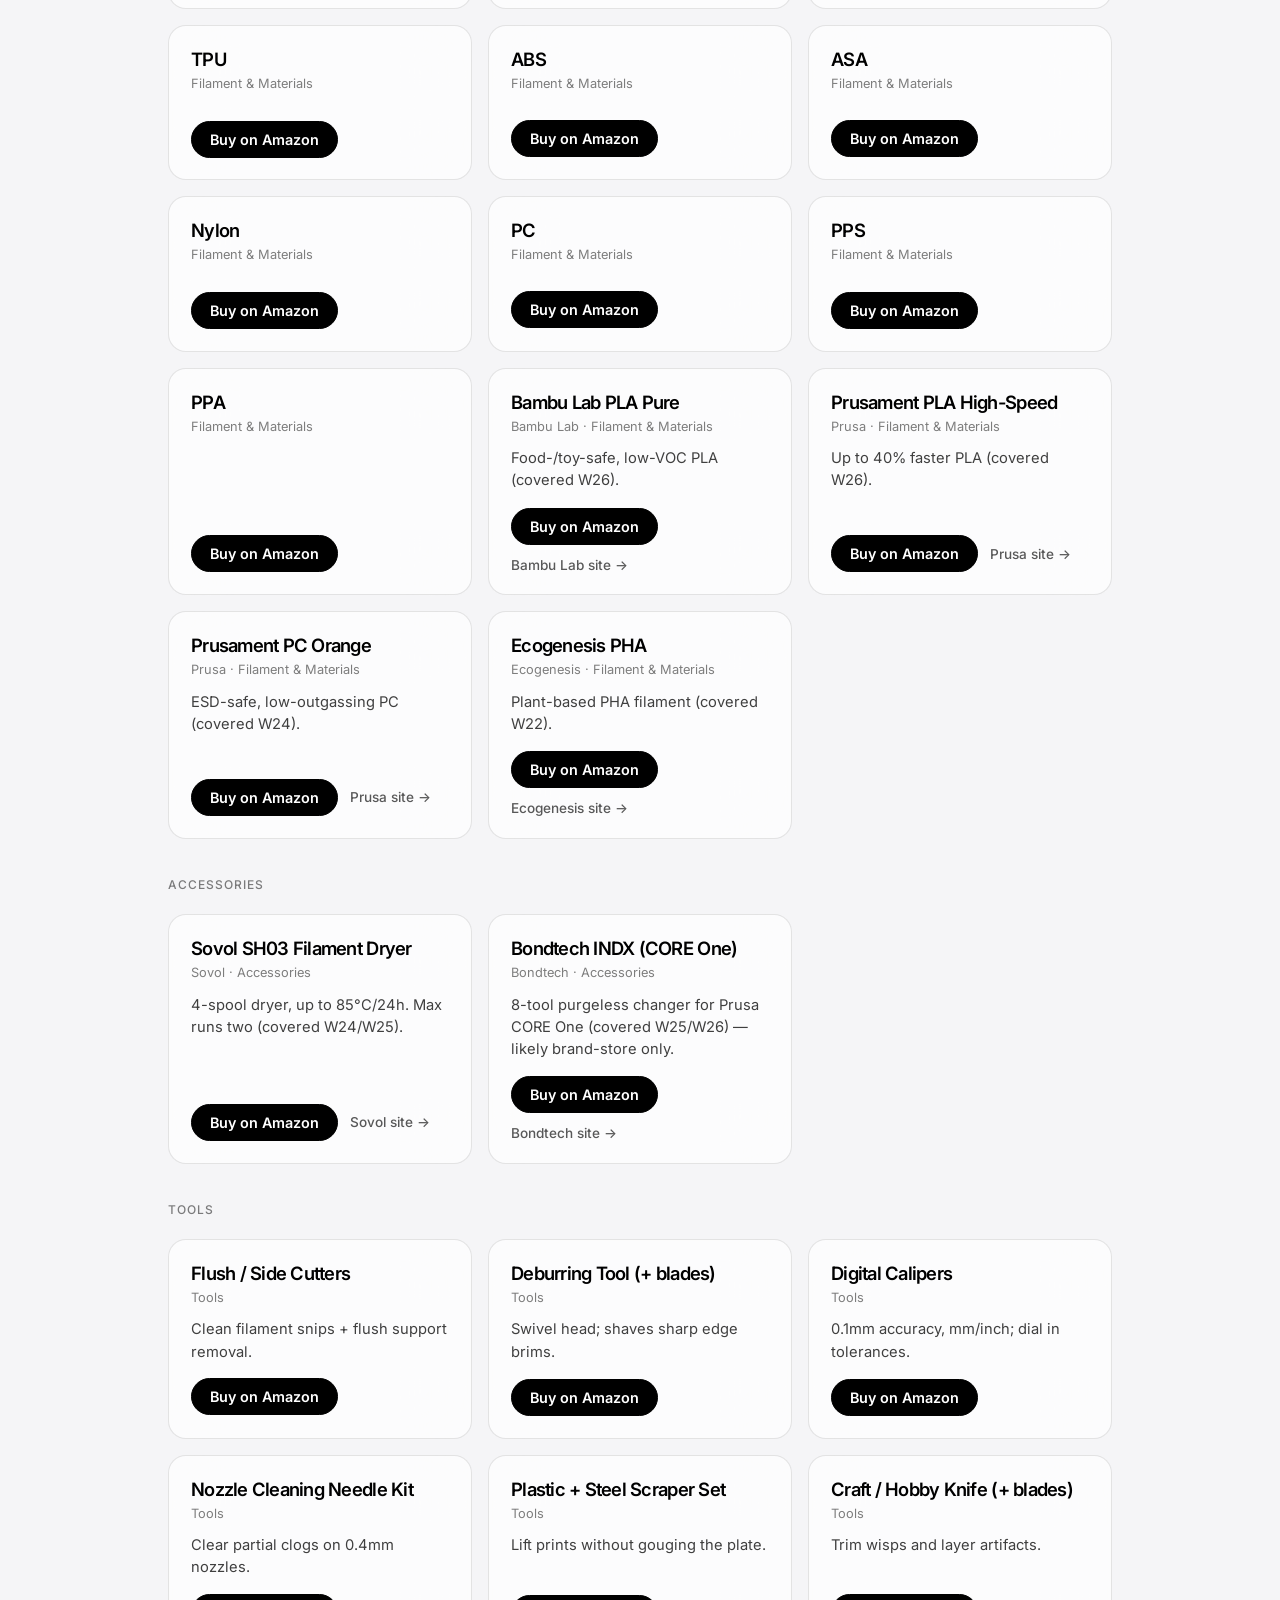
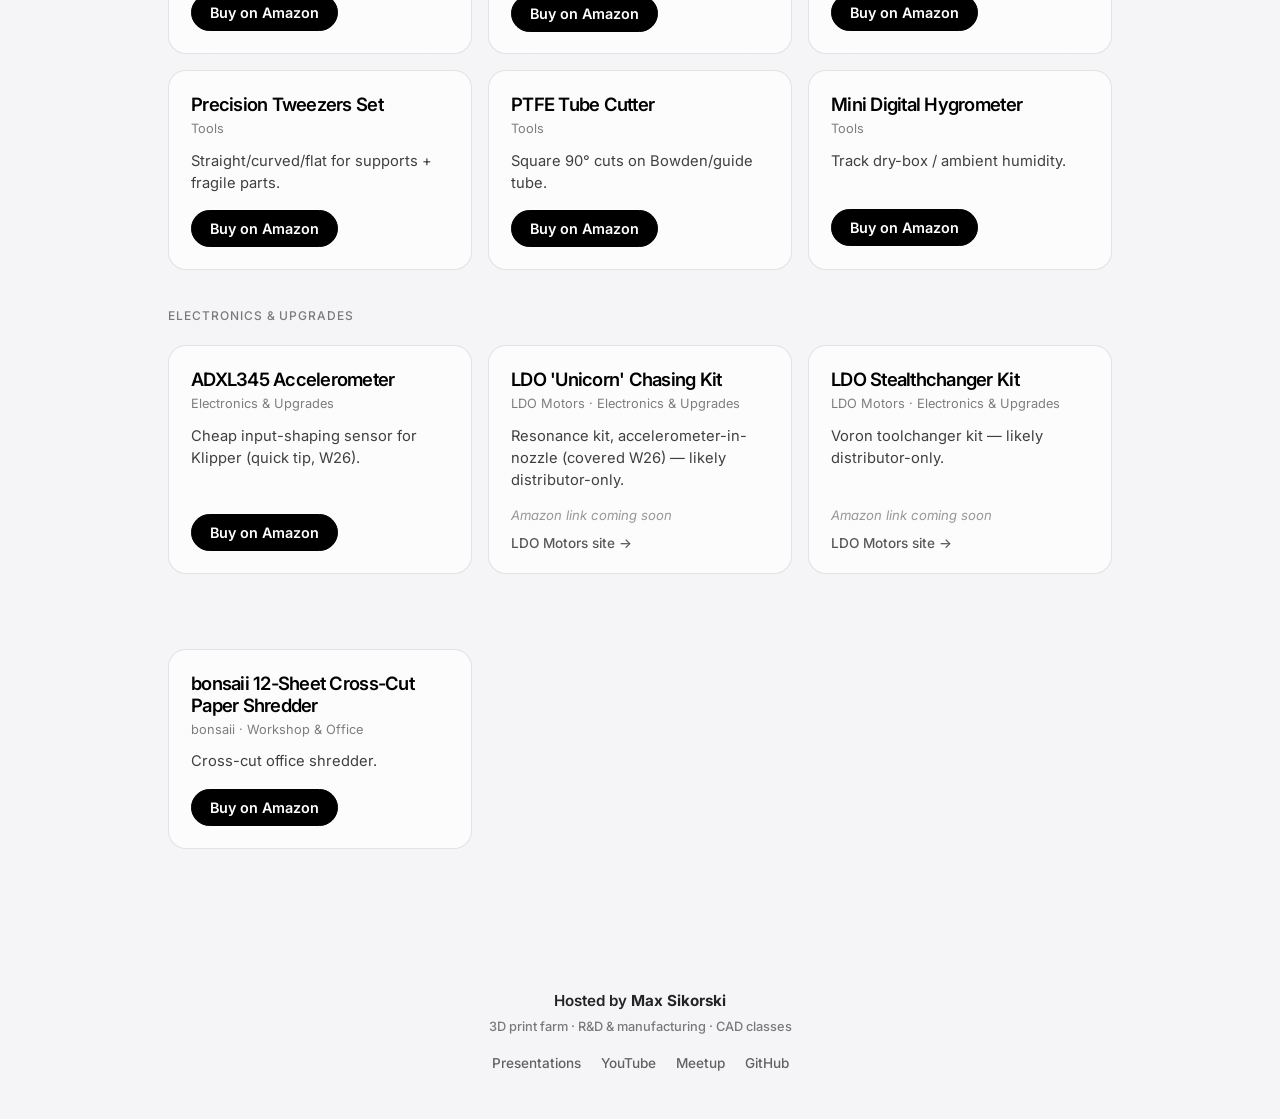
==== commit ac95c6d2: "Add files via upload" ====
--- a/recommendations.html
+++ b/recommendations.html
@@ -70,7 +70,7 @@
     <script>
         (function () {
             'use strict';
-            const CATS = ["Printers", "Filament & Materials", "Accessories", "Tools", "Electronics & Upgrades"];
+            const CATS = ["Printers", "Filament & Materials", "Accessories", "Tools", "Electronics & Upgrades", "Workshop & Office"];
             const products = Array.isArray(window.PRODUCTS) ? window.PRODUCTS : [];
             const results = document.getElementById('rec-results');
             const search = document.getElementById('rec-search');
--- a/styles.css
+++ b/styles.css
@@ -629,7 +629,7 @@
     opacity: 0.45;
 }
 
-/* Topic badge on slides */
+/* Topic badge on slides — "Topic 7 — 2 of 2 · <topic title>" so sub-slides still name their topic */
 .slide-topic-badge {
     font-size: 0.75rem;
     font-weight: 500;
@@ -637,6 +637,15 @@
     text-transform: uppercase;
     letter-spacing: 0.08em;
     margin-bottom: 16px;
+}
+
+.slide-topic-badge-title {
+    text-transform: none;
+    letter-spacing: 0.02em;
+}
+
+.slide-topic-badge-title::before {
+    content: ' · ';
 }
 
 /* === Video Embed === */
